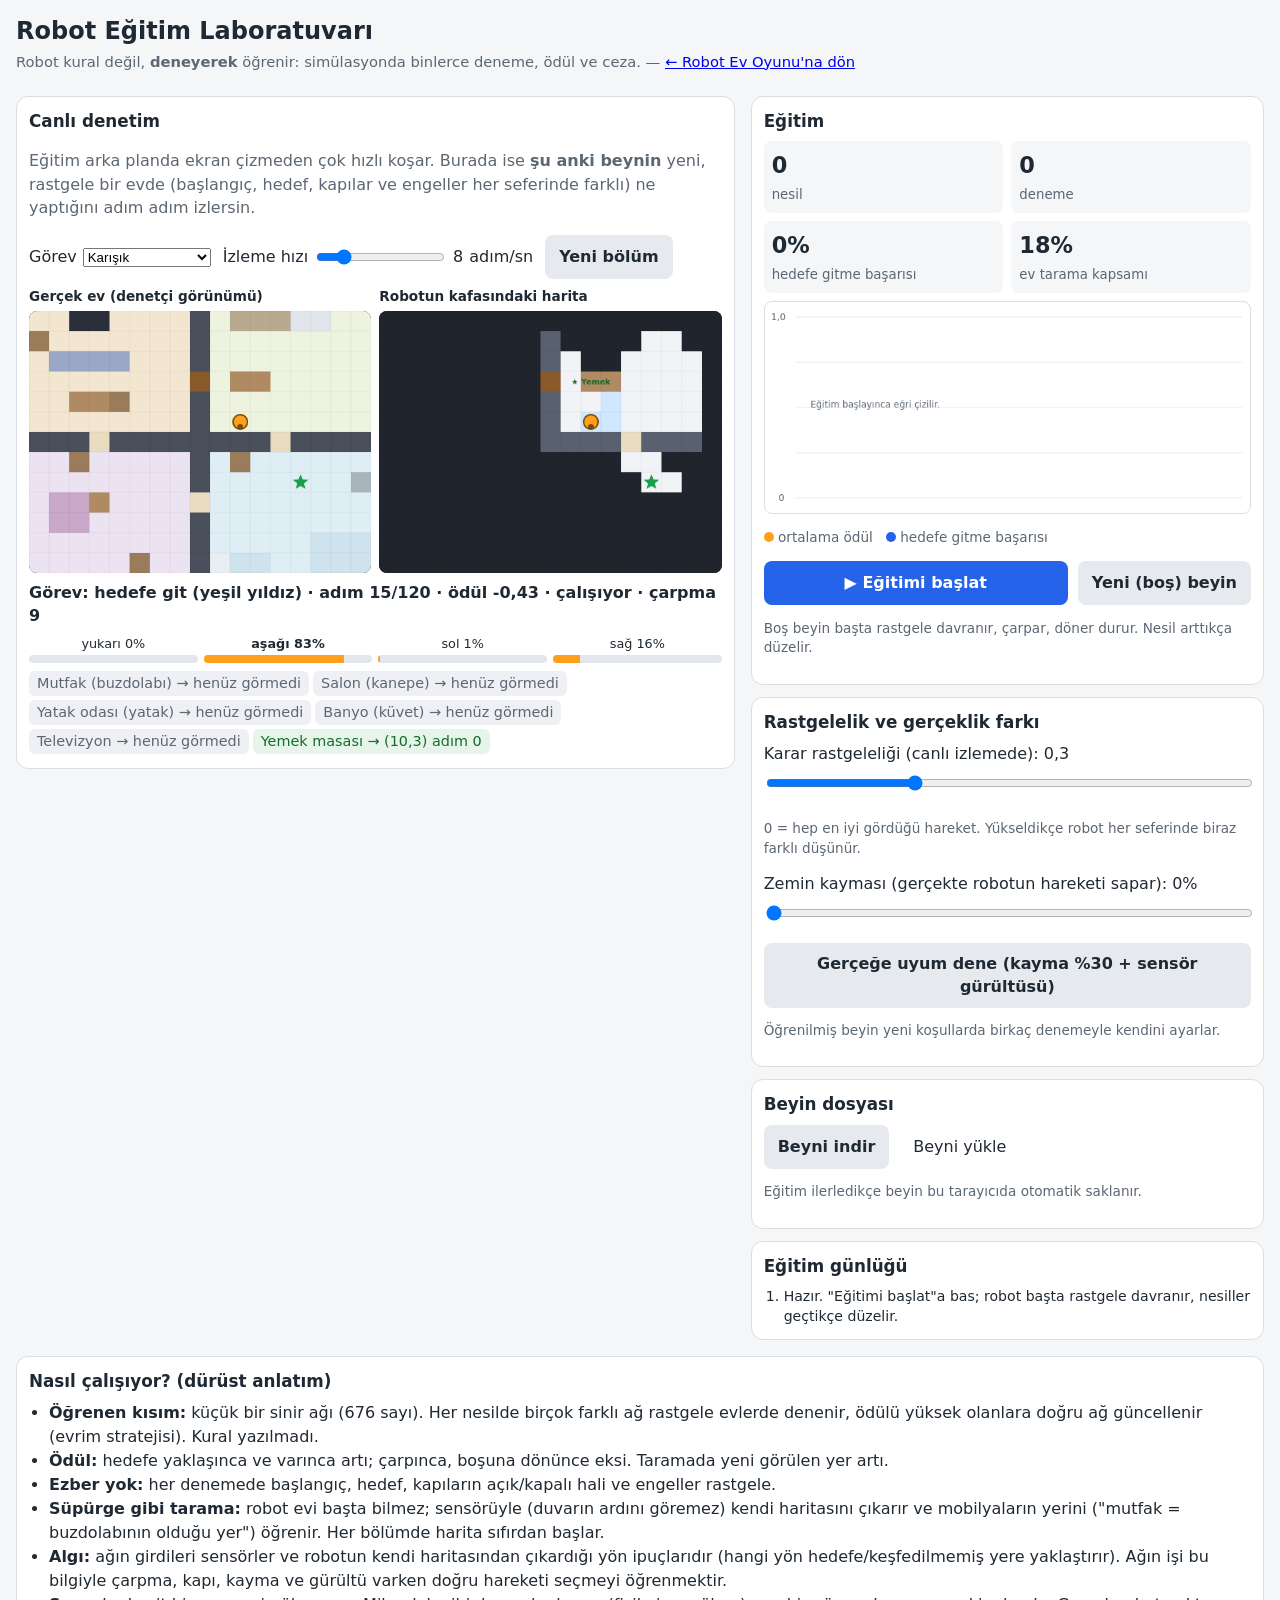
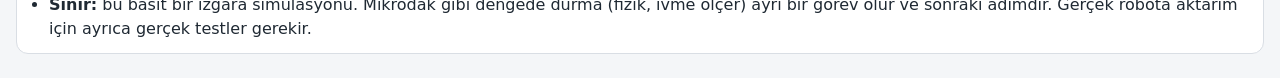
==== egitim.html @ 63fca553 "Robot Eğitim Laboratuvarı: pekiştirmeli öğrenme, süpürge tarama, canlı denetim Co-Authored-By: Claud" ====
<!DOCTYPE html>
<html lang="tr">
<head>
  <meta charset="utf-8">
  <meta name="viewport" content="width=device-width, initial-scale=1">
  <title>Robot Eğitim Laboratuvarı</title>
  <meta name="description" content="Robotun yapay zekâsı simülasyonda binlerce deneme yaparak öğrenir; canlı izleyip denetleyebilirsin.">
  <link rel="stylesheet" href="style.css">
  <link rel="stylesheet" href="egitim.css">
</head>
<body>
  <header class="ust">
    <h1>Robot Eğitim Laboratuvarı</h1>
    <p class="alt">Robot kural değil, <strong>deneyerek</strong> öğrenir: simülasyonda binlerce deneme, ödül ve ceza. —
      <a href="index.html">← Robot Ev Oyunu'na dön</a></p>
  </header>

  <main class="egitim-duzen">
    <section class="kart" aria-labelledby="denetimBaslik">
      <h2 id="denetimBaslik">Canlı denetim</h2>
      <p class="soluk">Eğitim arka planda ekran çizmeden çok hızlı koşar. Burada ise <strong>şu anki beynin</strong> yeni, rastgele
        bir evde (başlangıç, hedef, kapılar ve engeller her seferinde farklı) ne yaptığını adım adım izlersin.</p>
      <div class="canli-sira">
        <label>Görev
          <select id="canliMod">
            <option value="karisik">Karışık</option>
            <option value="git">Hedefe git</option>
            <option value="tara">Evi tara (süpürge)</option>
          </select>
        </label>
        <label>İzleme hızı <input id="canliHiz" type="range" min="1" max="40" value="8"> <output id="canliHizDeger">8</output> adım/sn</label>
        <button id="yeniBolum" class="ikincil" type="button">Yeni bölüm</button>
      </div>
      <div class="paneller">
        <figure><figcaption>Gerçek ev (denetçi görünümü)</figcaption><canvas id="gercekCv" aria-label="Gerçek ev"></canvas></figure>
        <figure><figcaption>Robotun kafasındaki harita</figcaption><canvas id="hafizaCv" aria-label="Robotun öğrendiği harita"></canvas></figure>
      </div>
      <div class="canli-bilgi" aria-live="off">
        <div id="canliOzet" class="ozet">Hazırlanıyor…</div>
        <div id="kararCubuk" class="karar" aria-label="Robotun kararı: yön olasılıkları"></div>
        <div id="yerListe" class="yerler"></div>
      </div>
    </section>

    <aside class="yan">
      <section class="kart" aria-labelledby="egitBaslik">
        <h2 id="egitBaslik">Eğitim</h2>
        <div class="sayac-sira">
          <div><span id="sNesil" class="buyuk">0</span><small>nesil</small></div>
          <div><span id="sDeneme" class="buyuk">0</span><small>deneme</small></div>
          <div><span id="sGit" class="buyuk">–</span><small>hedefe gitme başarısı</small></div>
          <div><span id="sTara" class="buyuk">–</span><small>ev tarama kapsamı</small></div>
        </div>
        <canvas id="egriCv" aria-label="Öğrenme eğrisi: ortalama ödül ve başarı"></canvas>
        <p class="soluk kucuk"><span class="nokta ndr"></span> ortalama ödül &nbsp; <span class="nokta nbs"></span> hedefe gitme başarısı</p>
        <div class="acil-sira">
          <button id="egitBtn" class="birincil" type="button">▶ Eğitimi başlat</button>
          <button id="sifirBtn" class="ikincil" type="button">Yeni (boş) beyin</button>
        </div>
        <p class="soluk kucuk">Boş beyin başta rastgele davranır, çarpar, döner durur. Nesil arttıkça düzelir.</p>
      </section>

      <section class="kart" aria-labelledby="ayarBaslik">
        <h2 id="ayarBaslik">Rastgelelik ve gerçeklik farkı</h2>
        <label class="ayar">Karar rastgeleliği (canlı izlemede): <output id="sicDeger">0,3</output>
          <input id="sicaklik" type="range" min="0" max="1" step="0.05" value="0.3"></label>
        <p class="soluk kucuk">0 = hep en iyi gördüğü hareket. Yükseldikçe robot her seferinde biraz farklı düşünür.</p>
        <label class="ayar">Zemin kayması (gerçekte robotun hareketi sapar): <output id="kaymaDeger">0</output>%
          <input id="kayma" type="range" min="0" max="40" step="1" value="0"></label>
        <button id="uyumBtn" class="ikincil" type="button">Gerçeğe uyum dene (kayma %30 + sensör gürültüsü)</button>
        <p id="uyumSonuc" class="soluk kucuk" role="status">Öğrenilmiş beyin yeni koşullarda birkaç denemeyle kendini ayarlar.</p>
      </section>

      <section class="kart" aria-labelledby="beyinBaslik">
        <h2 id="beyinBaslik">Beyin dosyası</h2>
        <div class="acil-sira">
          <button id="indirBtn" class="ikincil" type="button">Beyni indir</button>
          <label class="dosya-btn ikincil">Beyni yükle<input id="yukleGirdi" type="file" accept="application/json" hidden></label>
        </div>
        <p class="soluk kucuk">Eğitim ilerledikçe beyin bu tarayıcıda otomatik saklanır.</p>
      </section>

      <section class="kart" aria-labelledby="gunBaslik">
        <h2 id="gunBaslik">Eğitim günlüğü</h2>
        <ol id="gunluk" class="gunluk-liste"></ol>
      </section>
    </aside>

    <section class="kart tam" aria-labelledby="nasilBaslik">
      <h2 id="nasilBaslik">Nasıl çalışıyor? (dürüst anlatım)</h2>
      <ul class="nasil">
        <li><strong>Öğrenen kısım:</strong> küçük bir sinir ağı (<span id="paramSayi">–</span> sayı). Her nesilde birçok farklı ağ rastgele evlerde denenir, ödülü yüksek olanlara doğru ağ güncellenir (evrim stratejisi). Kural yazılmadı.</li>
        <li><strong>Ödül:</strong> hedefe yaklaşınca ve varınca artı; çarpınca, boşuna dönünce eksi. Taramada yeni görülen yer artı.</li>
        <li><strong>Ezber yok:</strong> her denemede başlangıç, hedef, kapıların açık/kapalı hali ve engeller rastgele.</li>
        <li><strong>Süpürge gibi tarama:</strong> robot evi başta bilmez; sensörüyle (duvarın ardını göremez) kendi haritasını çıkarır ve mobilyaların yerini ("mutfak = buzdolabının olduğu yer") öğrenir. Her bölümde harita sıfırdan başlar.</li>
        <li><strong>Algı:</strong> ağın girdileri sensörler ve robotun kendi haritasından çıkardığı yön ipuçlarıdır (hangi yön hedefe/keşfedilmemiş yere yaklaştırır). Ağın işi bu bilgiyle çarpma, kapı, kayma ve gürültü varken doğru hareketi seçmeyi öğrenmektir.</li>
        <li><strong>Sınır:</strong> bu basit bir ızgara simülasyonu. Mikrodak gibi dengede durma (fizik, ivme ölçer) ayrı bir görev olur ve sonraki adımdır. Gerçek robota aktarım için ayrıca gerçek testler gerekir.</li>
      </ul>
    </section>
  </main>

  <script src="js/sabitler.js"></script>
  <script src="js/yolbul.js"></script>
  <script src="js/dunya.js"></script>
  <script src="js/ogrenme.js"></script>
  <script src="js/egitim_arayuz.js"></script>
</body>
</html>
---- style.css ----
:root {
  --zemin: #f4f6f8;
  --kart: #ffffff;
  --yazi: #1f2933;
  --soluk: #5b6773;
  --cizgi: #d9dee4;
  --vurgu: #2563eb;
  --vurgu-yazi: #ffffff;
  --acil: #c40000;
  --basari: #1a7f37;
  --hata: #b42318;
}
* { box-sizing: border-box; }
body {
  margin: 0; background: var(--zemin); color: var(--yazi);
  font: 16px/1.45 system-ui, -apple-system, "Segoe UI", Roboto, sans-serif;
}
.gizli { position: absolute; left: -9999px; }
.ust { padding: 14px 16px 6px; max-width: 1280px; margin: 0 auto; }
.ust h1 { margin: 0; font-size: 1.5rem; }
.alt { margin: 2px 0 8px; color: var(--soluk); font-size: .92rem; }
.takim { margin: 0; padding: 8px 12px; background: #e8f0fe; border-radius: 8px; font-weight: 600; }

.duzen {
  display: grid; gap: 16px; padding: 10px 16px 16px; max-width: 1280px; margin: 0 auto;
  grid-template-columns: minmax(0, 1.25fr) minmax(300px, 1fr); align-items: start;
}
@media (max-width: 900px) {
  .duzen { grid-template-columns: 1fr; }
  /* Küçük ekranda acil durdur düğmesi hep ekranın altında görünür */
  .acil-sira { position: sticky; bottom: 0; background: var(--kart); padding: 8px 0; z-index: 5; }
}

.sahne-kutu, .kart {
  background: var(--kart); border: 1px solid var(--cizgi); border-radius: 12px; padding: 12px;
}
.yan { display: grid; gap: 12px; }
.kart h2 { margin: 0 0 8px; font-size: 1.05rem; }
.sahne-sarmal { width: 100%; }
#sahne { width: 100%; height: auto; aspect-ratio: 17 / 13; display: block; border-radius: 8px; cursor: pointer; background: #4a4f5c; }
.ipucu { margin: 8px 0; font-size: .85rem; color: var(--soluk); }

button {
  font: inherit; font-weight: 600; padding: 9px 14px; border-radius: 8px; border: 0; cursor: pointer;
  background: var(--vurgu); color: var(--vurgu-yazi); min-height: 44px;
}
button:disabled { opacity: .55; cursor: not-allowed; }
button.ikincil { background: #e6e9ed; color: var(--yazi); }
button.kucuk { min-height: 36px; padding: 6px 10px; font-size: .85rem; margin-top: 6px; }
button:focus-visible, input:focus-visible, summary:focus-visible { outline: 3px solid #f59e0b; outline-offset: 2px; }

.acil-sira { display: flex; gap: 10px; flex-wrap: wrap; align-items: center; }
.acil {
  background: var(--acil); color: #fff; flex: 1 1 220px; min-height: 56px; font-size: 1.15rem;
  letter-spacing: .04em; box-shadow: 0 3px 0 #7a0000;
}
.acil[aria-pressed="true"] { background: #7a0000; box-shadow: none; transform: translateY(2px); }
.acil-bilgi { margin: 10px 0 0; padding: 10px; border: 2px solid var(--acil); border-radius: 8px; color: var(--acil); font-weight: 700; }

#komutGirdi {
  width: 100%; font: inherit; padding: 10px 12px; border: 1px solid #aab4be; border-radius: 8px; min-height: 44px;
}
#komutGirdi:disabled { background: #eee; }
.dugme-sira { display: flex; gap: 8px; margin-top: 8px; flex-wrap: wrap; }
.dugme-sira button { flex: 1 1 130px; }
.ses-durum { margin: 8px 0 0; font-size: .9rem; color: var(--soluk); min-height: 1.2em; }
.ses-durum.hata { color: var(--hata); }
.oneriler { display: flex; flex-wrap: wrap; gap: 6px; margin-top: 8px; }
.oneriler button {
  background: #eef1f5; color: var(--yazi); font-weight: 500; font-size: .85rem; min-height: 36px; padding: 4px 10px;
}

.plan, .gunluk { margin: 0; padding-left: 22px; font-size: .9rem; }
.plan { max-height: 180px; overflow: auto; }
.plan li { padding: 2px 0; color: var(--soluk); }
.plan li code { font-size: .8rem; background: #eef1f5; padding: 1px 5px; border-radius: 4px; }
.plan li.calisiyor { color: var(--yazi); font-weight: 700; }
.plan li.tamam { color: var(--basari); }
.plan li.hata { color: var(--hata); font-weight: 700; }
.plan li.bos { list-style: none; margin-left: -22px; }
.gunluk { max-height: 240px; overflow: auto; }
.gunluk li { padding: 2px 0; }
.gunluk li.adim { font-weight: 700; margin-top: 4px; }
.gunluk li.basari { color: var(--basari); }
.gunluk li.hata { color: var(--hata); }

.ayar { margin-bottom: 12px; }
.ayar label { display: block; font-weight: 600; margin-bottom: 4px; }
.ayar input[type=range] { width: 100%; min-height: 32px; }
.not { margin: 4px 0 0; font-size: .85rem; color: var(--soluk); }
.grafik { width: 100%; height: auto; aspect-ratio: 520 / 210; display: block; }

details.kart summary { cursor: pointer; font-weight: 700; }
.tablo { width: 100%; border-collapse: collapse; font-size: .82rem; margin-top: 8px; }
.tablo th, .tablo td { text-align: left; padding: 4px 6px; border-bottom: 1px solid var(--cizgi); vertical-align: top; }
.beceri-liste { padding-left: 18px; font-size: .85rem; }
.beceri-liste code { background: #eef1f5; padding: 1px 5px; border-radius: 4px; }
.alt-bilgi { text-align: center; color: var(--soluk); font-size: .85rem; padding: 4px 16px 20px; }

.gorunum-sira { display: flex; gap: 6px; margin-bottom: 8px; flex-wrap: wrap; }
.gorunum { border: 1px solid var(--cizgi); background: var(--kart); border-radius: 8px; padding: 6px 12px; cursor: pointer; font: inherit; color: var(--yazi); }
.gorunum[aria-pressed="true"] { background: #ff9f1c; color: #3a2400; font-weight: 700; border-color: #c97a00; }
#sahne3d { display: block; border-radius: 8px; cursor: grab; touch-action: none; }
#sahne[hidden], #sahne3d[hidden], .gorunum[hidden] { display: none; }
---- egitim.css ----
.egitim-duzen { display: grid; gap: 16px; padding: 10px 16px 24px; max-width: 1280px; margin: 0 auto;
  grid-template-columns: minmax(0, 1.4fr) minmax(300px, 1fr); align-items: start; }
.egitim-duzen .tam { grid-column: 1 / -1; }
@media (max-width: 900px) { .egitim-duzen { grid-template-columns: 1fr; } }
.soluk { color: var(--soluk); }
.kucuk { font-size: .85rem; }
.canli-sira { display: flex; flex-wrap: wrap; gap: 12px; align-items: center; margin: 8px 0; }
.canli-sira label { display: flex; gap: 6px; align-items: center; }
.paneller { display: grid; grid-template-columns: 1fr 1fr; gap: 8px; }
@media (max-width: 600px) { .paneller { grid-template-columns: 1fr; } }
.paneller figure { margin: 0; }
.paneller figcaption { font-size: .85rem; font-weight: 600; margin-bottom: 4px; }
.paneller canvas, #egriCv { width: 100%; height: auto; display: block; border-radius: 8px; background: #20242c; }
#egriCv { aspect-ratio: 16 / 7; background: #fff; border: 1px solid var(--cizgi); }
.ozet { margin: 8px 0; font-weight: 600; }
.karar { display: grid; grid-template-columns: repeat(4, 1fr); gap: 6px; margin: 6px 0; }
.karar div { font-size: .8rem; text-align: center; }
.karar .cubuk { height: 8px; background: #e3e7ec; border-radius: 4px; overflow: hidden; margin-top: 2px; }
.karar .cubuk i { display: block; height: 100%; background: #ff9f1c; }
.karar .secili { font-weight: 700; }
.yerler { font-size: .9rem; margin-top: 6px; }
.yerler span.bulundu { display: inline-block; background: #e6f4ea; color: #146c2e; border-radius: 6px; padding: 2px 8px; margin: 2px 4px 2px 0; }
.yerler span.yok { display: inline-block; background: #eef0f3; color: #5b6773; border-radius: 6px; padding: 2px 8px; margin: 2px 4px 2px 0; }
.sayac-sira { display: grid; grid-template-columns: repeat(2, 1fr); gap: 8px; margin-bottom: 8px; }
.sayac-sira div { background: #f4f6f8; border-radius: 8px; padding: 8px; }
.sayac-sira .buyuk { display: block; font-size: 1.4rem; font-weight: 700; }
.sayac-sira small { color: var(--soluk); }
.nokta { display: inline-block; width: 10px; height: 10px; border-radius: 50%; }
.ndr { background: #ff9f1c; } .nbs { background: #2563eb; }
.birincil { background: #2563eb; color: #fff; border: 0; border-radius: 8px; padding: 10px 14px; font: inherit; font-weight: 600; cursor: pointer; flex: 1; }
.birincil[aria-pressed="true"] { background: #c97a00; }
.ayar { display: block; margin: 8px 0; }
.ayar input { width: 100%; }
.dosya-btn { display: inline-block; text-align: center; cursor: pointer; padding: 10px 14px; border-radius: 8px; }
.gunluk-liste { margin: 0; padding-left: 20px; max-height: 220px; overflow: auto; font-size: .88rem; }
.nasil { margin: 0; padding-left: 20px; line-height: 1.5; }
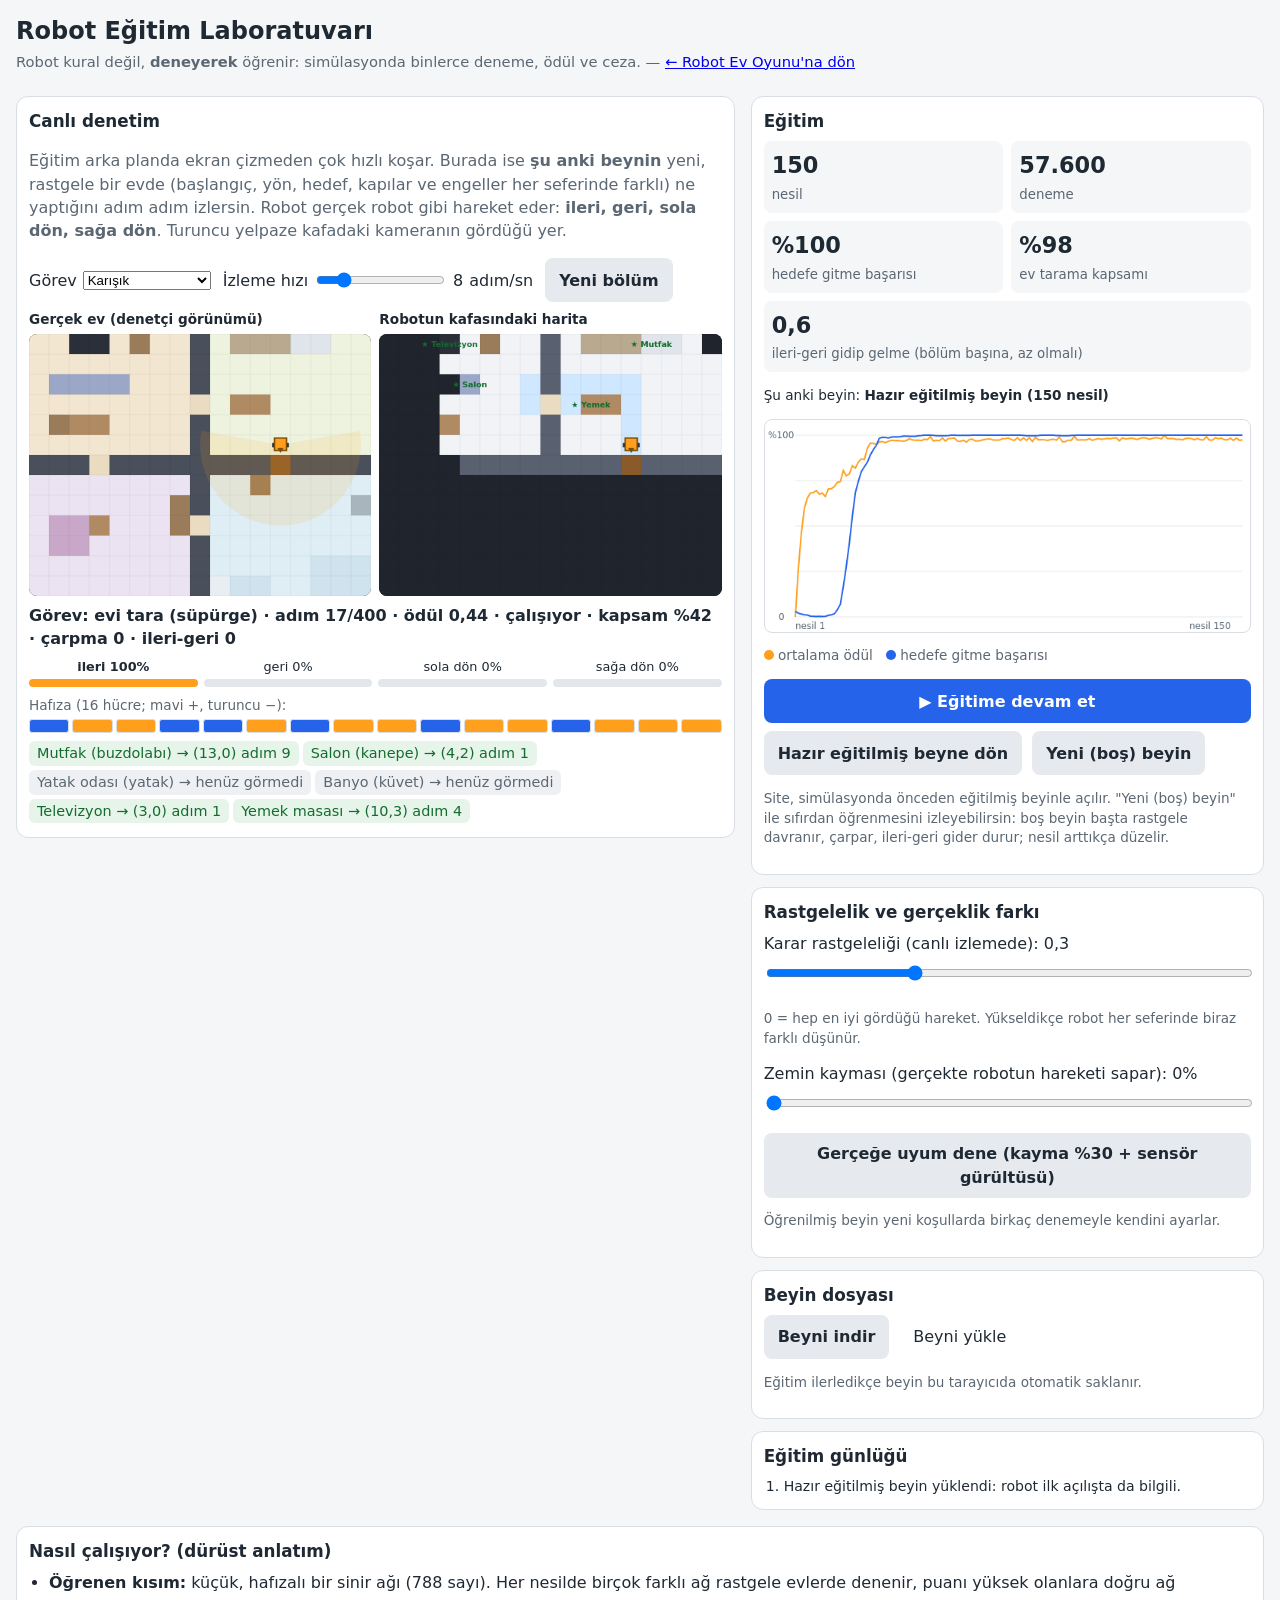
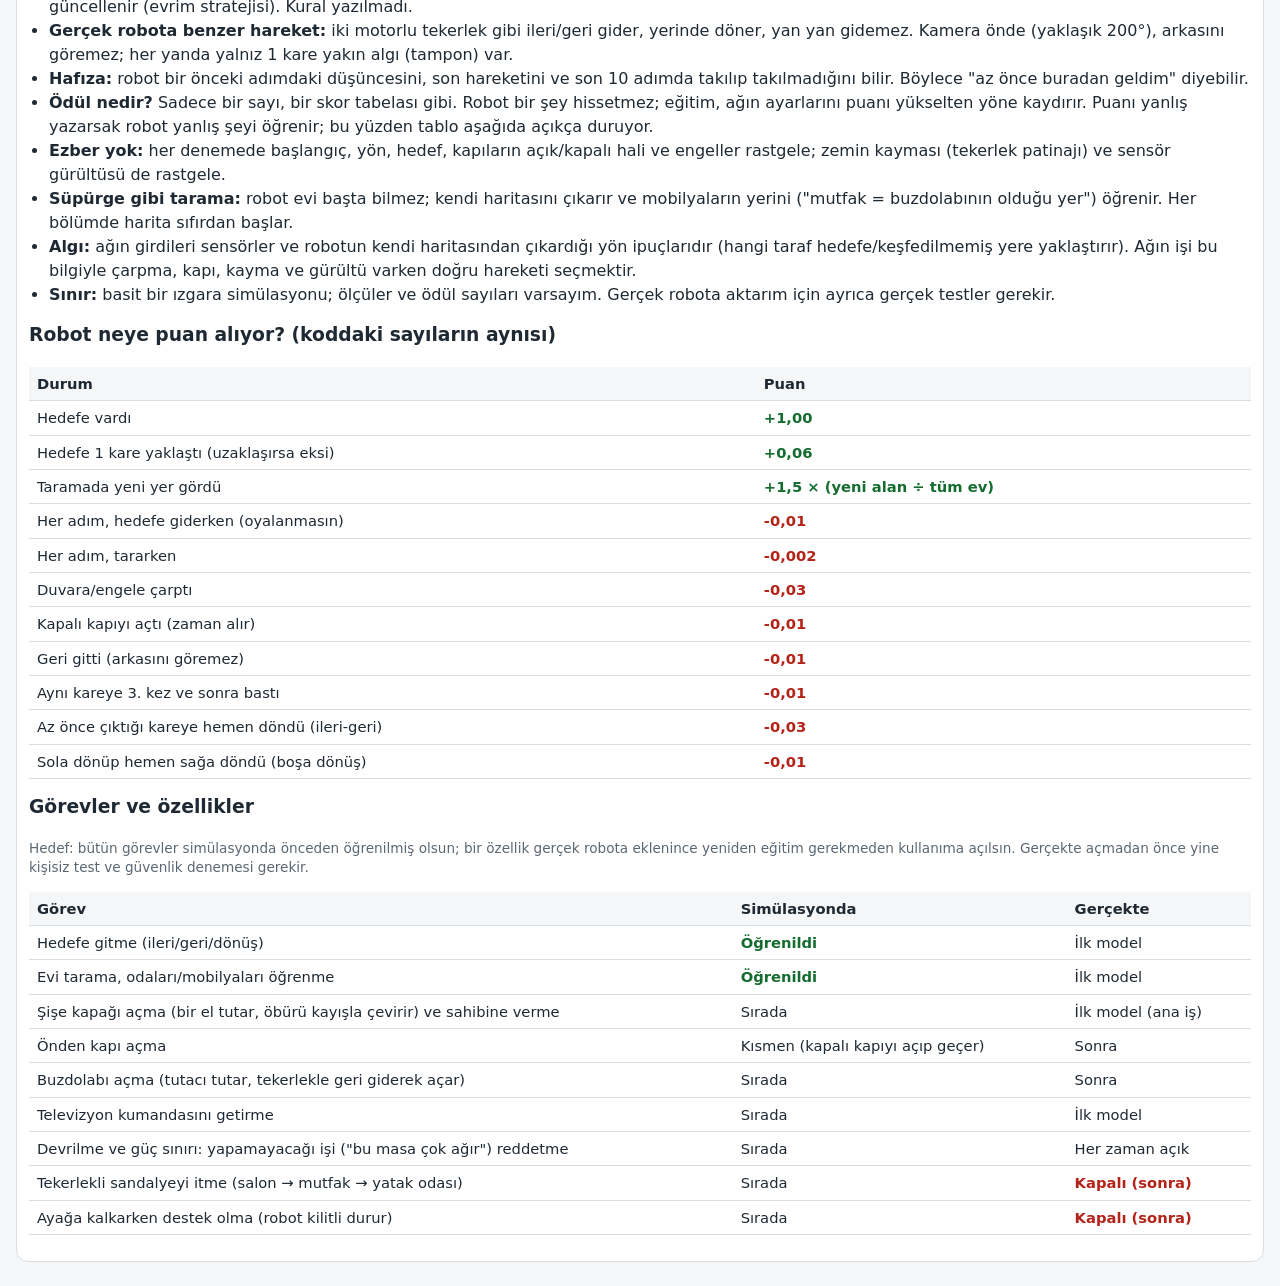
==== commit d9a02d15: "Eğitim Laboratuvarı s2: ileri/geri/dönüş hareketi, hafızalı beyin, hazır eğitilmiş beyin - Robot ger" ====
--- a/egitim.html
+++ b/egitim.html
@@ -19,7 +19,8 @@
     <section class="kart" aria-labelledby="denetimBaslik">
       <h2 id="denetimBaslik">Canlı denetim</h2>
       <p class="soluk">Eğitim arka planda ekran çizmeden çok hızlı koşar. Burada ise <strong>şu anki beynin</strong> yeni, rastgele
-        bir evde (başlangıç, hedef, kapılar ve engeller her seferinde farklı) ne yaptığını adım adım izlersin.</p>
+        bir evde (başlangıç, yön, hedef, kapılar ve engeller her seferinde farklı) ne yaptığını adım adım izlersin.
+        Robot gerçek robot gibi hareket eder: <strong>ileri, geri, sola dön, sağa dön</strong>. Turuncu yelpaze kafadaki kameranın gördüğü yer.</p>
       <div class="canli-sira">
         <label>Görev
           <select id="canliMod">
@@ -37,7 +38,9 @@
       </div>
       <div class="canli-bilgi" aria-live="off">
         <div id="canliOzet" class="ozet">Hazırlanıyor…</div>
-        <div id="kararCubuk" class="karar" aria-label="Robotun kararı: yön olasılıkları"></div>
+        <div id="kararCubuk" class="karar" aria-label="Robotun kararı: hareket olasılıkları"></div>
+        <div class="hafiza-sira"><span class="soluk kucuk">Hafıza (<span id="gizliSayi">16</span> hücre; mavi +, turuncu −):</span>
+          <div id="hafizaCubuk" class="hafiza" aria-label="Robotun kısa hafızası"></div></div>
         <div id="yerListe" class="yerler"></div>
       </div>
     </section>
@@ -50,14 +53,20 @@
           <div><span id="sDeneme" class="buyuk">0</span><small>deneme</small></div>
           <div><span id="sGit" class="buyuk">–</span><small>hedefe gitme başarısı</small></div>
           <div><span id="sTara" class="buyuk">–</span><small>ev tarama kapsamı</small></div>
+          <div class="genis"><span id="sSal" class="buyuk">–</span><small>ileri-geri gidip gelme (bölüm başına, az olmalı)</small></div>
         </div>
+        <p class="kucuk">Şu anki beyin: <strong id="kaynak">–</strong></p>
         <canvas id="egriCv" aria-label="Öğrenme eğrisi: ortalama ödül ve başarı"></canvas>
         <p class="soluk kucuk"><span class="nokta ndr"></span> ortalama ödül &nbsp; <span class="nokta nbs"></span> hedefe gitme başarısı</p>
         <div class="acil-sira">
-          <button id="egitBtn" class="birincil" type="button">▶ Eğitimi başlat</button>
+          <button id="egitBtn" class="birincil" type="button">▶ Eğitime devam et</button>
+        </div>
+        <div class="acil-sira">
+          <button id="hazirBtn" class="ikincil" type="button">Hazır eğitilmiş beyne dön</button>
           <button id="sifirBtn" class="ikincil" type="button">Yeni (boş) beyin</button>
         </div>
-        <p class="soluk kucuk">Boş beyin başta rastgele davranır, çarpar, döner durur. Nesil arttıkça düzelir.</p>
+        <p class="soluk kucuk">Site, simülasyonda önceden eğitilmiş beyinle açılır. "Yeni (boş) beyin" ile sıfırdan öğrenmesini izleyebilirsin:
+          boş beyin başta rastgele davranır, çarpar, ileri-geri gider durur; nesil arttıkça düzelir.</p>
       </section>
 
       <section class="kart" aria-labelledby="ayarBaslik">
@@ -89,13 +98,32 @@
     <section class="kart tam" aria-labelledby="nasilBaslik">
       <h2 id="nasilBaslik">Nasıl çalışıyor? (dürüst anlatım)</h2>
       <ul class="nasil">
-        <li><strong>Öğrenen kısım:</strong> küçük bir sinir ağı (<span id="paramSayi">–</span> sayı). Her nesilde birçok farklı ağ rastgele evlerde denenir, ödülü yüksek olanlara doğru ağ güncellenir (evrim stratejisi). Kural yazılmadı.</li>
-        <li><strong>Ödül:</strong> hedefe yaklaşınca ve varınca artı; çarpınca, boşuna dönünce eksi. Taramada yeni görülen yer artı.</li>
-        <li><strong>Ezber yok:</strong> her denemede başlangıç, hedef, kapıların açık/kapalı hali ve engeller rastgele.</li>
-        <li><strong>Süpürge gibi tarama:</strong> robot evi başta bilmez; sensörüyle (duvarın ardını göremez) kendi haritasını çıkarır ve mobilyaların yerini ("mutfak = buzdolabının olduğu yer") öğrenir. Her bölümde harita sıfırdan başlar.</li>
-        <li><strong>Algı:</strong> ağın girdileri sensörler ve robotun kendi haritasından çıkardığı yön ipuçlarıdır (hangi yön hedefe/keşfedilmemiş yere yaklaştırır). Ağın işi bu bilgiyle çarpma, kapı, kayma ve gürültü varken doğru hareketi seçmeyi öğrenmektir.</li>
-        <li><strong>Sınır:</strong> bu basit bir ızgara simülasyonu. Mikrodak gibi dengede durma (fizik, ivme ölçer) ayrı bir görev olur ve sonraki adımdır. Gerçek robota aktarım için ayrıca gerçek testler gerekir.</li>
+        <li><strong>Öğrenen kısım:</strong> küçük, hafızalı bir sinir ağı (<span id="paramSayi">–</span> sayı). Her nesilde birçok farklı ağ rastgele evlerde denenir, puanı yüksek olanlara doğru ağ güncellenir (evrim stratejisi). Kural yazılmadı.</li>
+        <li><strong>Gerçek robota benzer hareket:</strong> iki motorlu tekerlek gibi ileri/geri gider, yerinde döner, yan yan gidemez. Kamera önde (yaklaşık 200°), arkasını göremez; her yanda yalnız 1 kare yakın algı (tampon) var.</li>
+        <li><strong>Hafıza:</strong> robot bir önceki adımdaki düşüncesini, son hareketini ve son 10 adımda takılıp takılmadığını bilir. Böylece "az önce buradan geldim" diyebilir.</li>
+        <li><strong>Ödül nedir?</strong> Sadece bir sayı, bir skor tabelası gibi. Robot bir şey hissetmez; eğitim, ağın ayarlarını puanı yükselten yöne kaydırır. Puanı yanlış yazarsak robot yanlış şeyi öğrenir; bu yüzden tablo aşağıda açıkça duruyor.</li>
+        <li><strong>Ezber yok:</strong> her denemede başlangıç, yön, hedef, kapıların açık/kapalı hali ve engeller rastgele; zemin kayması (tekerlek patinajı) ve sensör gürültüsü de rastgele.</li>
+        <li><strong>Süpürge gibi tarama:</strong> robot evi başta bilmez; kendi haritasını çıkarır ve mobilyaların yerini ("mutfak = buzdolabının olduğu yer") öğrenir. Her bölümde harita sıfırdan başlar.</li>
+        <li><strong>Algı:</strong> ağın girdileri sensörler ve robotun kendi haritasından çıkardığı yön ipuçlarıdır (hangi taraf hedefe/keşfedilmemiş yere yaklaştırır). Ağın işi bu bilgiyle çarpma, kapı, kayma ve gürültü varken doğru hareketi seçmektir.</li>
+        <li><strong>Sınır:</strong> basit bir ızgara simülasyonu; ölçüler ve ödül sayıları varsayım. Gerçek robota aktarım için ayrıca gerçek testler gerekir.</li>
       </ul>
+
+      <h3>Robot neye puan alıyor? (koddaki sayıların aynısı)</h3>
+      <table class="tablo"><thead><tr><th>Durum</th><th>Puan</th></tr></thead><tbody id="odulTablo"></tbody></table>
+
+      <h3>Görevler ve özellikler</h3>
+      <p class="soluk kucuk">Hedef: bütün görevler simülasyonda önceden öğrenilmiş olsun; bir özellik gerçek robota eklenince yeniden eğitim gerekmeden kullanıma açılsın. Gerçekte açmadan önce yine kişisiz test ve güvenlik denemesi gerekir.</p>
+      <table class="tablo"><thead><tr><th>Görev</th><th>Simülasyonda</th><th>Gerçekte</th></tr></thead><tbody>
+        <tr><td>Hedefe gitme (ileri/geri/dönüş)</td><td class="arti">Öğrenildi</td><td>İlk model</td></tr>
+        <tr><td>Evi tarama, odaları/mobilyaları öğrenme</td><td class="arti">Öğrenildi</td><td>İlk model</td></tr>
+        <tr><td>Şişe kapağı açma (bir el tutar, öbürü kayışla çevirir) ve sahibine verme</td><td>Sırada</td><td>İlk model (ana iş)</td></tr>
+        <tr><td>Önden kapı açma</td><td>Kısmen (kapalı kapıyı açıp geçer)</td><td>Sonra</td></tr>
+        <tr><td>Buzdolabı açma (tutacı tutar, tekerlekle geri giderek açar)</td><td>Sırada</td><td>Sonra</td></tr>
+        <tr><td>Televizyon kumandasını getirme</td><td>Sırada</td><td>İlk model</td></tr>
+        <tr><td>Devrilme ve güç sınırı: yapamayacağı işi ("bu masa çok ağır") reddetme</td><td>Sırada</td><td>Her zaman açık</td></tr>
+        <tr><td>Tekerlekli sandalyeyi itme (salon → mutfak → yatak odası)</td><td>Sırada</td><td class="eksi">Kapalı (sonra)</td></tr>
+        <tr><td>Ayağa kalkarken destek olma (robot kilitli durur)</td><td>Sırada</td><td class="eksi">Kapalı (sonra)</td></tr>
+      </tbody></table>
     </section>
   </main>
 
@@ -103,6 +131,7 @@
   <script src="js/yolbul.js"></script>
   <script src="js/dunya.js"></script>
   <script src="js/ogrenme.js"></script>
+  <script src="js/hazir_beyin.js"></script>
   <script src="js/egitim_arayuz.js"></script>
 </body>
 </html>
--- a/egitim.css
+++ b/egitim.css
@@ -34,3 +34,15 @@
 .dosya-btn { display: inline-block; text-align: center; cursor: pointer; padding: 10px 14px; border-radius: 8px; }
 .gunluk-liste { margin: 0; padding-left: 20px; max-height: 220px; overflow: auto; font-size: .88rem; }
 .nasil { margin: 0; padding-left: 20px; line-height: 1.5; }
+.sayac-sira .genis { grid-column: 1 / -1; }
+.hafiza-sira { margin: 6px 0; }
+.hafiza { display: grid; grid-template-columns: repeat(16, 1fr); gap: 3px; margin-top: 3px; }
+.hafiza span { height: 14px; border-radius: 3px; border: 1px solid var(--cizgi); }
+.acil-sira + .acil-sira { margin-top: 8px; }
+.tablo { width: 100%; border-collapse: collapse; font-size: .92rem; margin: 6px 0 14px; }
+.tablo th, .tablo td { text-align: left; padding: 6px 8px; border-bottom: 1px solid var(--cizgi); vertical-align: top; }
+.tablo th { background: #f4f6f8; }
+.tablo td.arti { color: #146c2e; font-weight: 600; }
+.tablo td.eksi { color: #b42318; font-weight: 600; }
+.nasil + h3, .tablo + h3 { margin-top: 14px; }
+.egitim-duzen .acil-sira { position: static; padding: 0; }
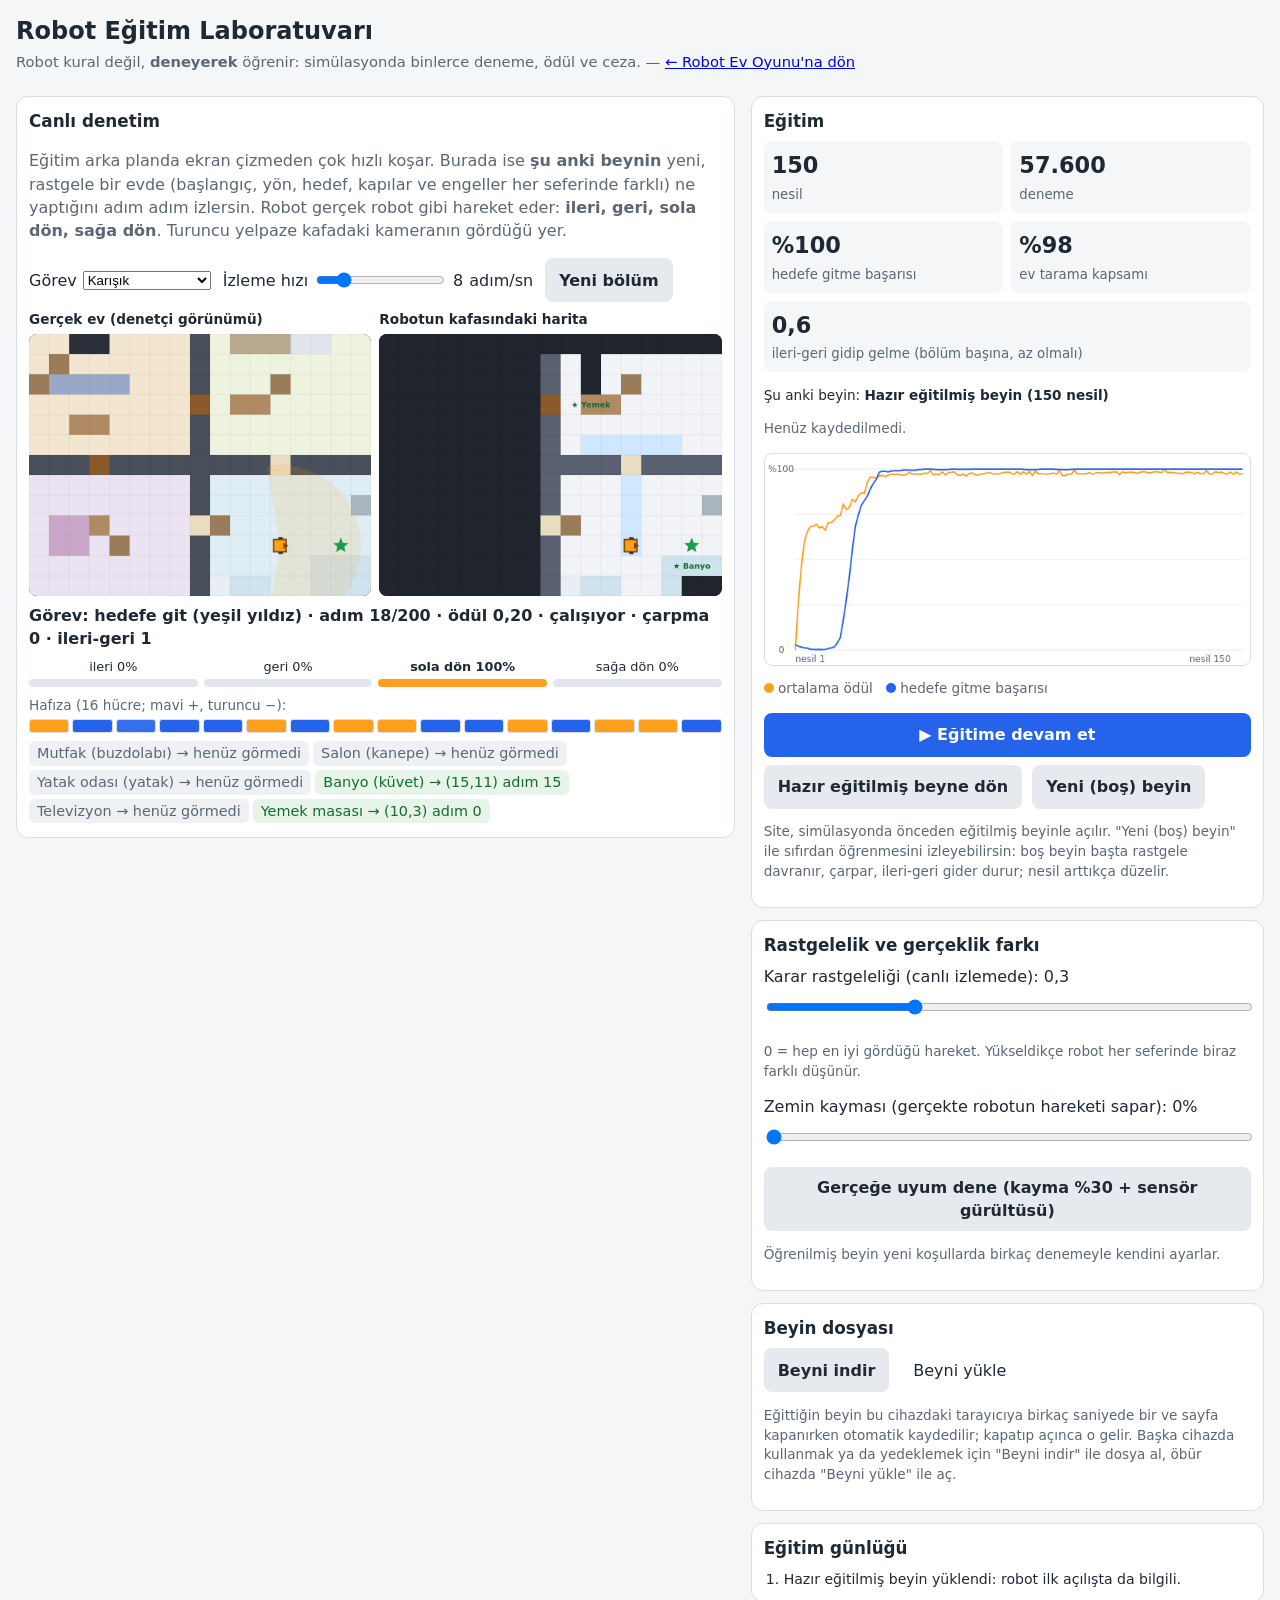
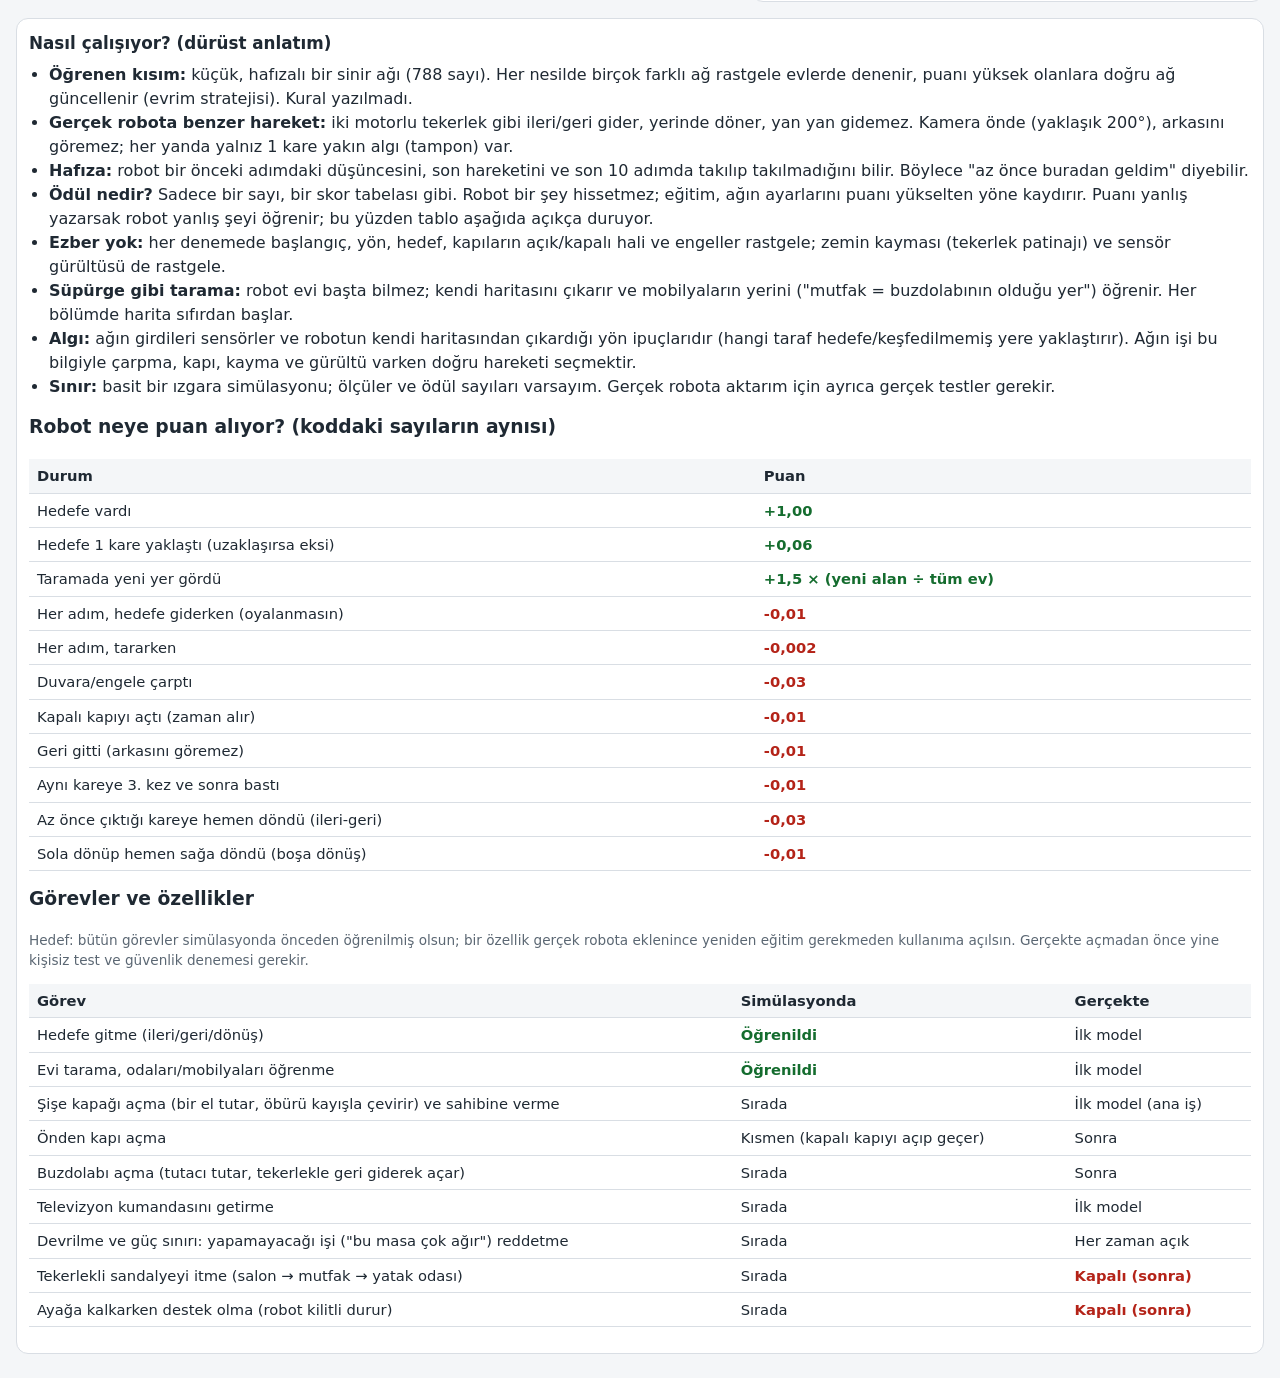
==== commit f28673ee: "Eğittiğin beyin kapatıp açınca geri gelir - Beyin birkaç saniyede bir, sekme gizlenince ve sayfa kap" ====
--- a/egitim.html
+++ b/egitim.html
@@ -56,6 +56,7 @@
           <div class="genis"><span id="sSal" class="buyuk">–</span><small>ileri-geri gidip gelme (bölüm başına, az olmalı)</small></div>
         </div>
         <p class="kucuk">Şu anki beyin: <strong id="kaynak">–</strong></p>
+        <p id="kayitDurum" class="kucuk soluk" role="status">Henüz kaydedilmedi.</p>
         <canvas id="egriCv" aria-label="Öğrenme eğrisi: ortalama ödül ve başarı"></canvas>
         <p class="soluk kucuk"><span class="nokta ndr"></span> ortalama ödül &nbsp; <span class="nokta nbs"></span> hedefe gitme başarısı</p>
         <div class="acil-sira">
@@ -86,7 +87,8 @@
           <button id="indirBtn" class="ikincil" type="button">Beyni indir</button>
           <label class="dosya-btn ikincil">Beyni yükle<input id="yukleGirdi" type="file" accept="application/json" hidden></label>
         </div>
-        <p class="soluk kucuk">Eğitim ilerledikçe beyin bu tarayıcıda otomatik saklanır.</p>
+        <p class="soluk kucuk">Eğittiğin beyin bu cihazdaki tarayıcıya birkaç saniyede bir ve sayfa kapanırken otomatik kaydedilir; kapatıp açınca o gelir.
+          Başka cihazda kullanmak ya da yedeklemek için "Beyni indir" ile dosya al, öbür cihazda "Beyni yükle" ile aç.</p>
       </section>
 
       <section class="kart" aria-labelledby="gunBaslik">
--- a/egitim.css
+++ b/egitim.css
@@ -46,3 +46,4 @@
 .tablo td.eksi { color: #b42318; font-weight: 600; }
 .nasil + h3, .tablo + h3 { margin-top: 14px; }
 .egitim-duzen .acil-sira { position: static; padding: 0; }
+.uyari { color: #b42318; font-weight: 600; }
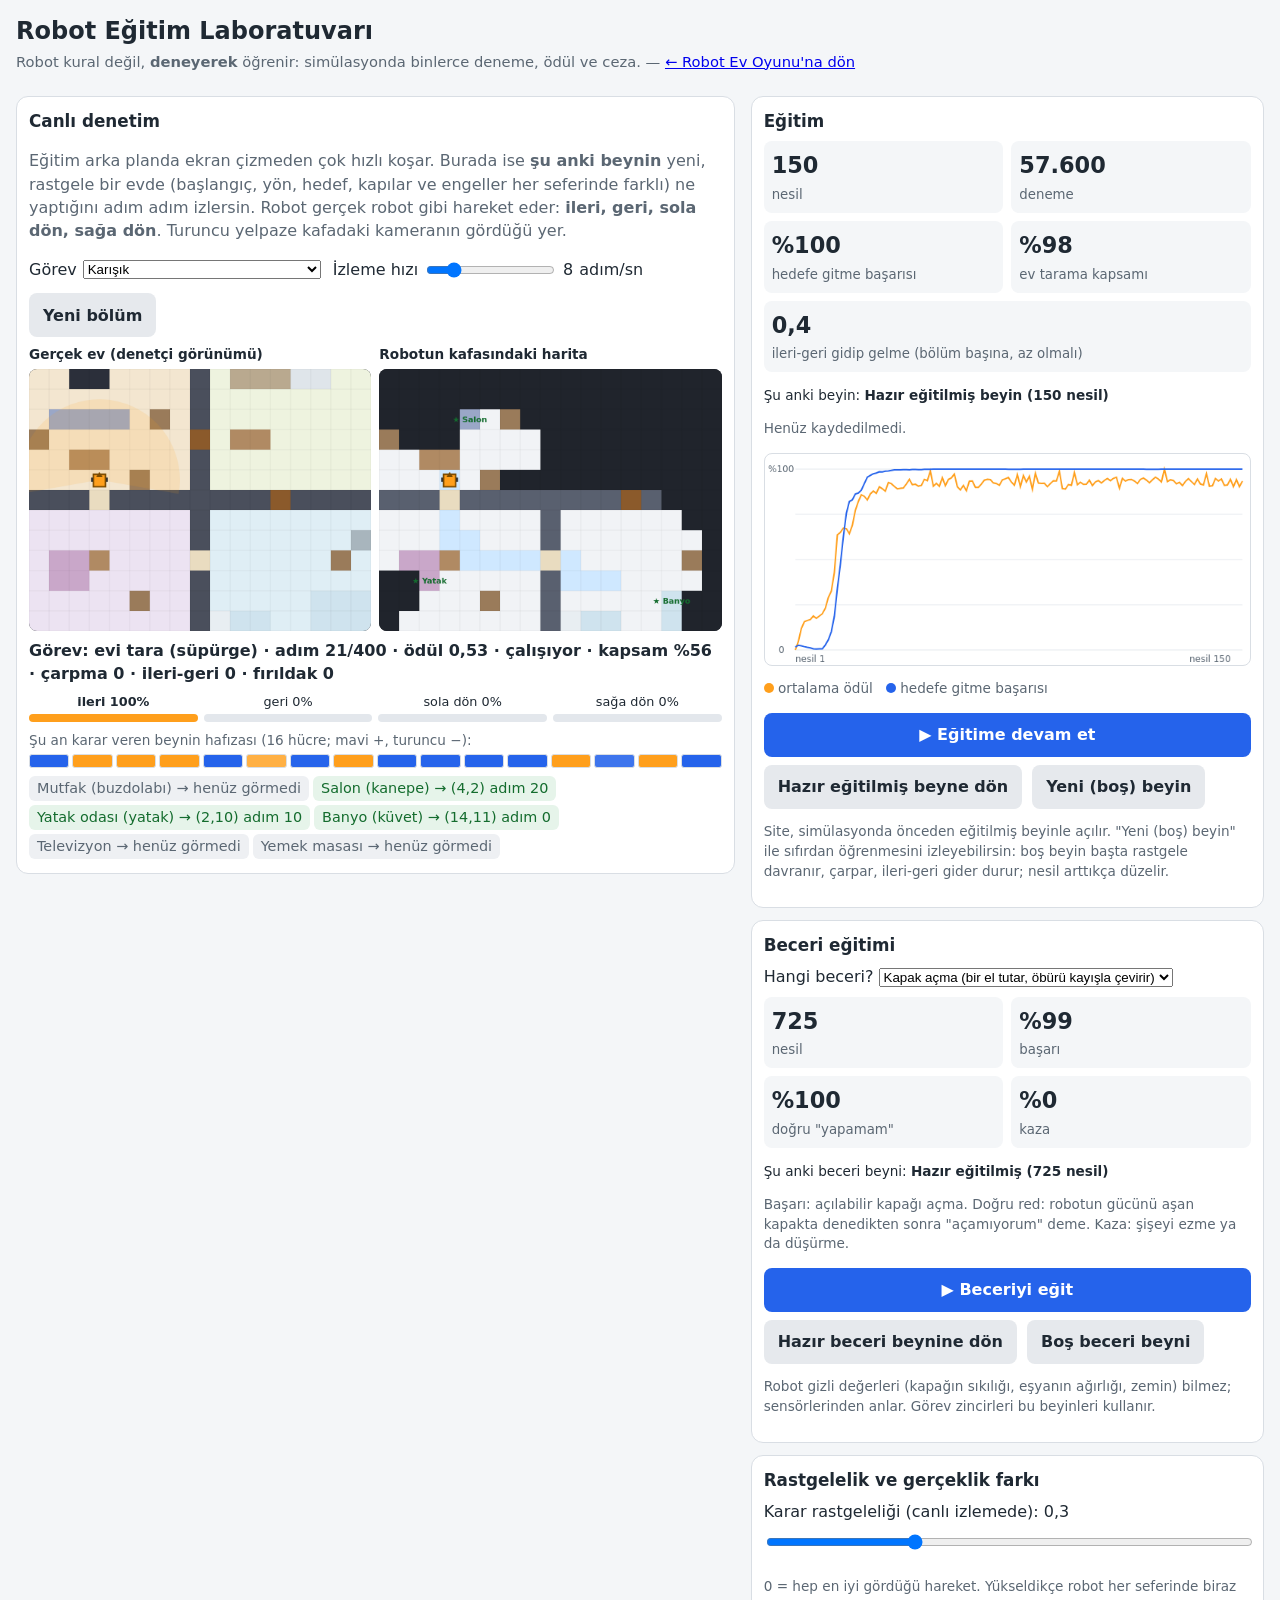
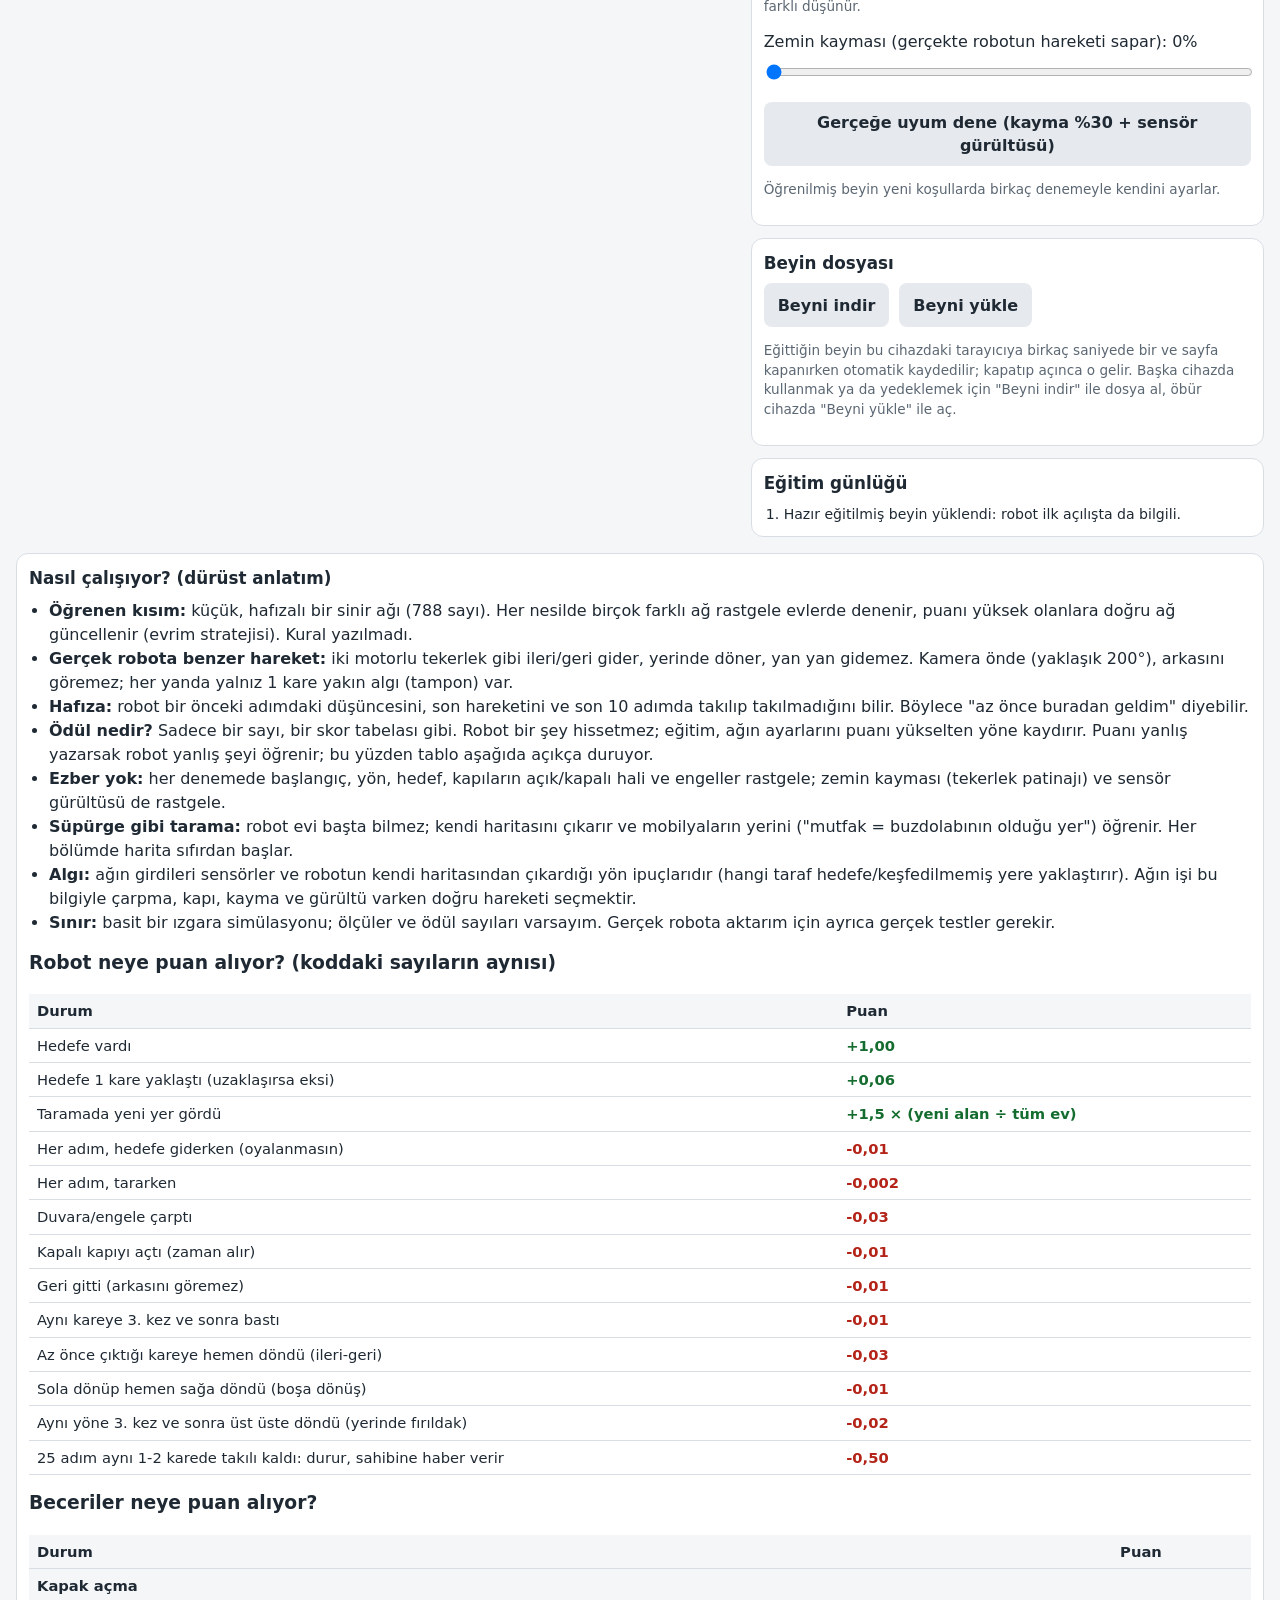
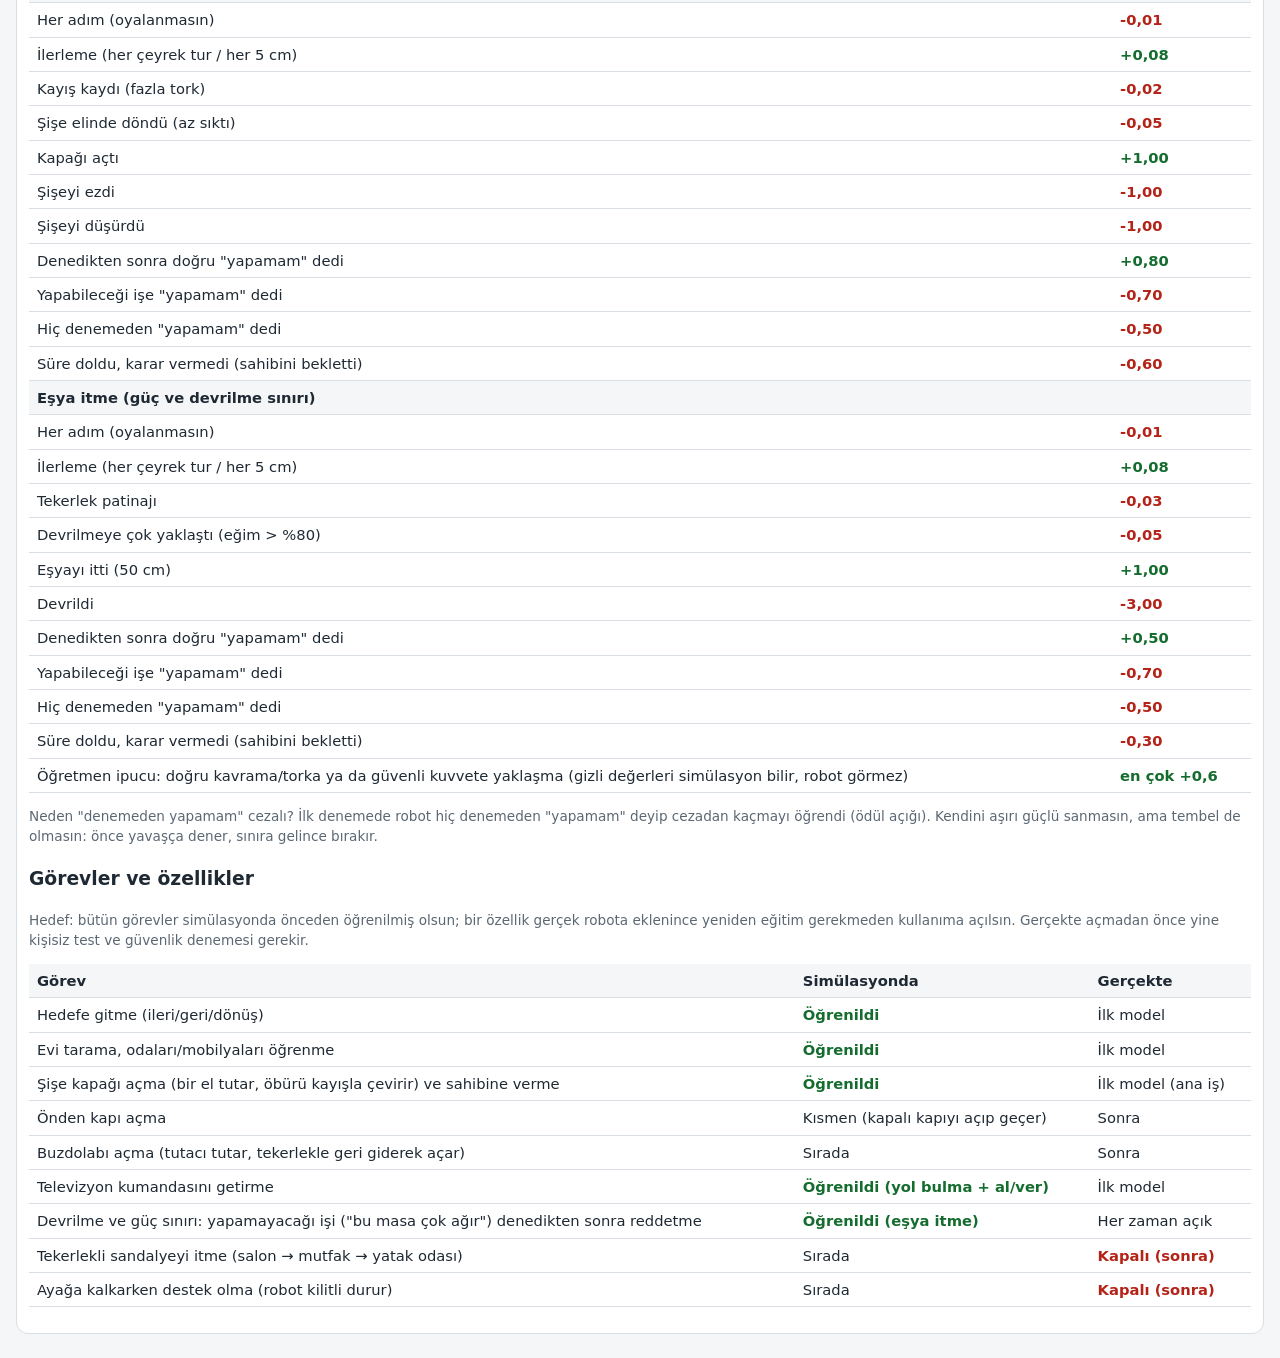
==== commit 9cec2b6c: "Beceriler: kapak açma ve eşya itme (güç/devrilme sınırı), görev zincirleri - js/beceri.js: her becer" ====
--- a/egitim.html
+++ b/egitim.html
@@ -27,6 +27,9 @@
             <option value="karisik">Karışık</option>
             <option value="git">Hedefe git</option>
             <option value="tara">Evi tara (süpürge)</option>
+            <option value="kumanda">Görev: Kumandayı getir</option>
+            <option value="sise">Görev: Şişeyi aç ve getir</option>
+            <option value="itme">Görev: Eşyayı it (güç/devrilme sınırı)</option>
           </select>
         </label>
         <label>İzleme hızı <input id="canliHiz" type="range" min="1" max="40" value="8"> <output id="canliHizDeger">8</output> adım/sn</label>
@@ -38,8 +41,15 @@
       </div>
       <div class="canli-bilgi" aria-live="off">
         <div id="canliOzet" class="ozet">Hazırlanıyor…</div>
+        <ol id="gorevAdim" class="gorev-adim" aria-label="Görevin aşamaları"></ol>
+        <section id="beceriPanel" class="beceri-panel" hidden aria-label="Beceri paneli">
+          <h3 id="beceriBaslik">Beceri</h3>
+          <div id="beceriOlcum" class="beceri-olcum"></div>
+          <p id="beceriSonuc" class="ozet"></p>
+          <p id="beceriGizli" class="soluk kucuk"></p>
+        </section>
         <div id="kararCubuk" class="karar" aria-label="Robotun kararı: hareket olasılıkları"></div>
-        <div class="hafiza-sira"><span class="soluk kucuk">Hafıza (<span id="gizliSayi">16</span> hücre; mavi +, turuncu −):</span>
+        <div class="hafiza-sira"><span class="soluk kucuk">Şu an karar veren beynin hafızası (<span id="gizliSayi">16</span> hücre; mavi +, turuncu −):</span>
           <div id="hafizaCubuk" class="hafiza" aria-label="Robotun kısa hafızası"></div></div>
         <div id="yerListe" class="yerler"></div>
       </div>
@@ -68,6 +78,29 @@
         </div>
         <p class="soluk kucuk">Site, simülasyonda önceden eğitilmiş beyinle açılır. "Yeni (boş) beyin" ile sıfırdan öğrenmesini izleyebilirsin:
           boş beyin başta rastgele davranır, çarpar, ileri-geri gider durur; nesil arttıkça düzelir.</p>
+      </section>
+
+      <section class="kart" aria-labelledby="beceriEgitBaslik">
+        <h2 id="beceriEgitBaslik">Beceri eğitimi</h2>
+        <label class="ayar">Hangi beceri?
+          <select id="beceriSec">
+            <option value="kapak">Kapak açma (bir el tutar, öbürü kayışla çevirir)</option>
+            <option value="itme">Eşya itme (güç ve devrilme sınırı)</option>
+          </select></label>
+        <div class="sayac-sira">
+          <div><span id="bNesil" class="buyuk">0</span><small>nesil</small></div>
+          <div><span id="bBasari" class="buyuk">–</span><small>başarı</small></div>
+          <div><span id="bRed" class="buyuk">–</span><small>doğru "yapamam"</small></div>
+          <div><span id="bKaza" class="buyuk">–</span><small>kaza</small></div>
+        </div>
+        <p class="kucuk">Şu anki beceri beyni: <strong id="bKaynak">–</strong></p>
+        <p id="bAciklama" class="soluk kucuk"></p>
+        <div class="acil-sira"><button id="bEgitBtn" class="birincil" type="button">▶ Beceriyi eğit</button></div>
+        <div class="acil-sira">
+          <button id="bHazirBtn" class="ikincil" type="button">Hazır beceri beynine dön</button>
+          <button id="bSifirBtn" class="ikincil" type="button">Boş beceri beyni</button>
+        </div>
+        <p class="soluk kucuk">Robot gizli değerleri (kapağın sıkılığı, eşyanın ağırlığı, zemin) bilmez; sensörlerinden anlar. Görev zincirleri bu beyinleri kullanır.</p>
       </section>
 
       <section class="kart" aria-labelledby="ayarBaslik">
@@ -113,16 +146,20 @@
       <h3>Robot neye puan alıyor? (koddaki sayıların aynısı)</h3>
       <table class="tablo"><thead><tr><th>Durum</th><th>Puan</th></tr></thead><tbody id="odulTablo"></tbody></table>
 
+      <h3>Beceriler neye puan alıyor?</h3>
+      <table class="tablo"><thead><tr><th>Durum</th><th>Puan</th></tr></thead><tbody id="beceriOdulTablo"></tbody></table>
+      <p class="soluk kucuk">Neden "denemeden yapamam" cezalı? İlk denemede robot hiç denemeden "yapamam" deyip cezadan kaçmayı öğrendi (ödül açığı). Kendini aşırı güçlü sanmasın, ama tembel de olmasın: önce yavaşça dener, sınıra gelince bırakır.</p>
+
       <h3>Görevler ve özellikler</h3>
       <p class="soluk kucuk">Hedef: bütün görevler simülasyonda önceden öğrenilmiş olsun; bir özellik gerçek robota eklenince yeniden eğitim gerekmeden kullanıma açılsın. Gerçekte açmadan önce yine kişisiz test ve güvenlik denemesi gerekir.</p>
       <table class="tablo"><thead><tr><th>Görev</th><th>Simülasyonda</th><th>Gerçekte</th></tr></thead><tbody>
         <tr><td>Hedefe gitme (ileri/geri/dönüş)</td><td class="arti">Öğrenildi</td><td>İlk model</td></tr>
         <tr><td>Evi tarama, odaları/mobilyaları öğrenme</td><td class="arti">Öğrenildi</td><td>İlk model</td></tr>
-        <tr><td>Şişe kapağı açma (bir el tutar, öbürü kayışla çevirir) ve sahibine verme</td><td>Sırada</td><td>İlk model (ana iş)</td></tr>
+        <tr><td>Şişe kapağı açma (bir el tutar, öbürü kayışla çevirir) ve sahibine verme</td><td class="arti">Öğrenildi</td><td>İlk model (ana iş)</td></tr>
         <tr><td>Önden kapı açma</td><td>Kısmen (kapalı kapıyı açıp geçer)</td><td>Sonra</td></tr>
         <tr><td>Buzdolabı açma (tutacı tutar, tekerlekle geri giderek açar)</td><td>Sırada</td><td>Sonra</td></tr>
-        <tr><td>Televizyon kumandasını getirme</td><td>Sırada</td><td>İlk model</td></tr>
-        <tr><td>Devrilme ve güç sınırı: yapamayacağı işi ("bu masa çok ağır") reddetme</td><td>Sırada</td><td>Her zaman açık</td></tr>
+        <tr><td>Televizyon kumandasını getirme</td><td class="arti">Öğrenildi (yol bulma + al/ver)</td><td>İlk model</td></tr>
+        <tr><td>Devrilme ve güç sınırı: yapamayacağı işi ("bu masa çok ağır") denedikten sonra reddetme</td><td class="arti">Öğrenildi (eşya itme)</td><td>Her zaman açık</td></tr>
         <tr><td>Tekerlekli sandalyeyi itme (salon → mutfak → yatak odası)</td><td>Sırada</td><td class="eksi">Kapalı (sonra)</td></tr>
         <tr><td>Ayağa kalkarken destek olma (robot kilitli durur)</td><td>Sırada</td><td class="eksi">Kapalı (sonra)</td></tr>
       </tbody></table>
@@ -134,6 +171,8 @@
   <script src="js/dunya.js"></script>
   <script src="js/ogrenme.js"></script>
   <script src="js/hazir_beyin.js"></script>
+  <script src="js/beceri.js"></script>
+  <script src="js/hazir_beceri.js"></script>
   <script src="js/egitim_arayuz.js"></script>
 </body>
 </html>
--- a/egitim.css
+++ b/egitim.css
@@ -31,7 +31,8 @@
 .birincil[aria-pressed="true"] { background: #c97a00; }
 .ayar { display: block; margin: 8px 0; }
 .ayar input { width: 100%; }
-.dosya-btn { display: inline-block; text-align: center; cursor: pointer; padding: 10px 14px; border-radius: 8px; }
+.dosya-btn { display: inline-flex; align-items: center; justify-content: center; text-align: center; cursor: pointer; padding: 10px 14px; border-radius: 8px; background: #e6e9ed; color: var(--yazi); font-weight: 600; min-height: 44px; }
+.dosya-btn:focus-within { outline: 3px solid #f59e0b; outline-offset: 2px; }
 .gunluk-liste { margin: 0; padding-left: 20px; max-height: 220px; overflow: auto; font-size: .88rem; }
 .nasil { margin: 0; padding-left: 20px; line-height: 1.5; }
 .sayac-sira .genis { grid-column: 1 / -1; }
@@ -47,3 +48,17 @@
 .nasil + h3, .tablo + h3 { margin-top: 14px; }
 .egitim-duzen .acil-sira { position: static; padding: 0; }
 .uyari { color: #b42318; font-weight: 600; }
+.gorev-adim { list-style: none; padding: 0; margin: 4px 0 8px; font-size: .9rem; }
+.gorev-adim li { padding: 2px 0; }
+.gorev-adim li.simdi { font-weight: 700; color: #1d4ed8; }
+.gorev-adim li.mesaj { color: #374151; padding-left: 8px; }
+.gorev-adim li.mesaj.iyi { color: #146c2e; }
+.gorev-adim li.mesaj.kotu { color: #b42318; font-weight: 600; }
+.beceri-panel { border: 1px solid var(--cizgi); border-radius: 10px; padding: 10px; margin: 8px 0; background: #fbfbfc; }
+.beceri-panel h3 { margin: 0 0 6px; font-size: 1rem; }
+.beceri-olcum .olcum { display: grid; grid-template-columns: minmax(0, 1.4fr) 1fr auto; gap: 8px; align-items: center; font-size: .88rem; margin: 3px 0; }
+.beceri-olcum .cubuk { height: 10px; background: #e3e7ec; border-radius: 5px; overflow: hidden; }
+.beceri-olcum .cubuk i { display: block; height: 100%; background: #2563eb; }
+.beceri-olcum .olcum.uyari .cubuk i { background: #dc2626; }
+.beceri-olcum .olcum.uyari span:first-child { color: #b42318; font-weight: 600; }
+.beceri-olcum .olcum.iyi .cubuk i { background: #16a34a; }
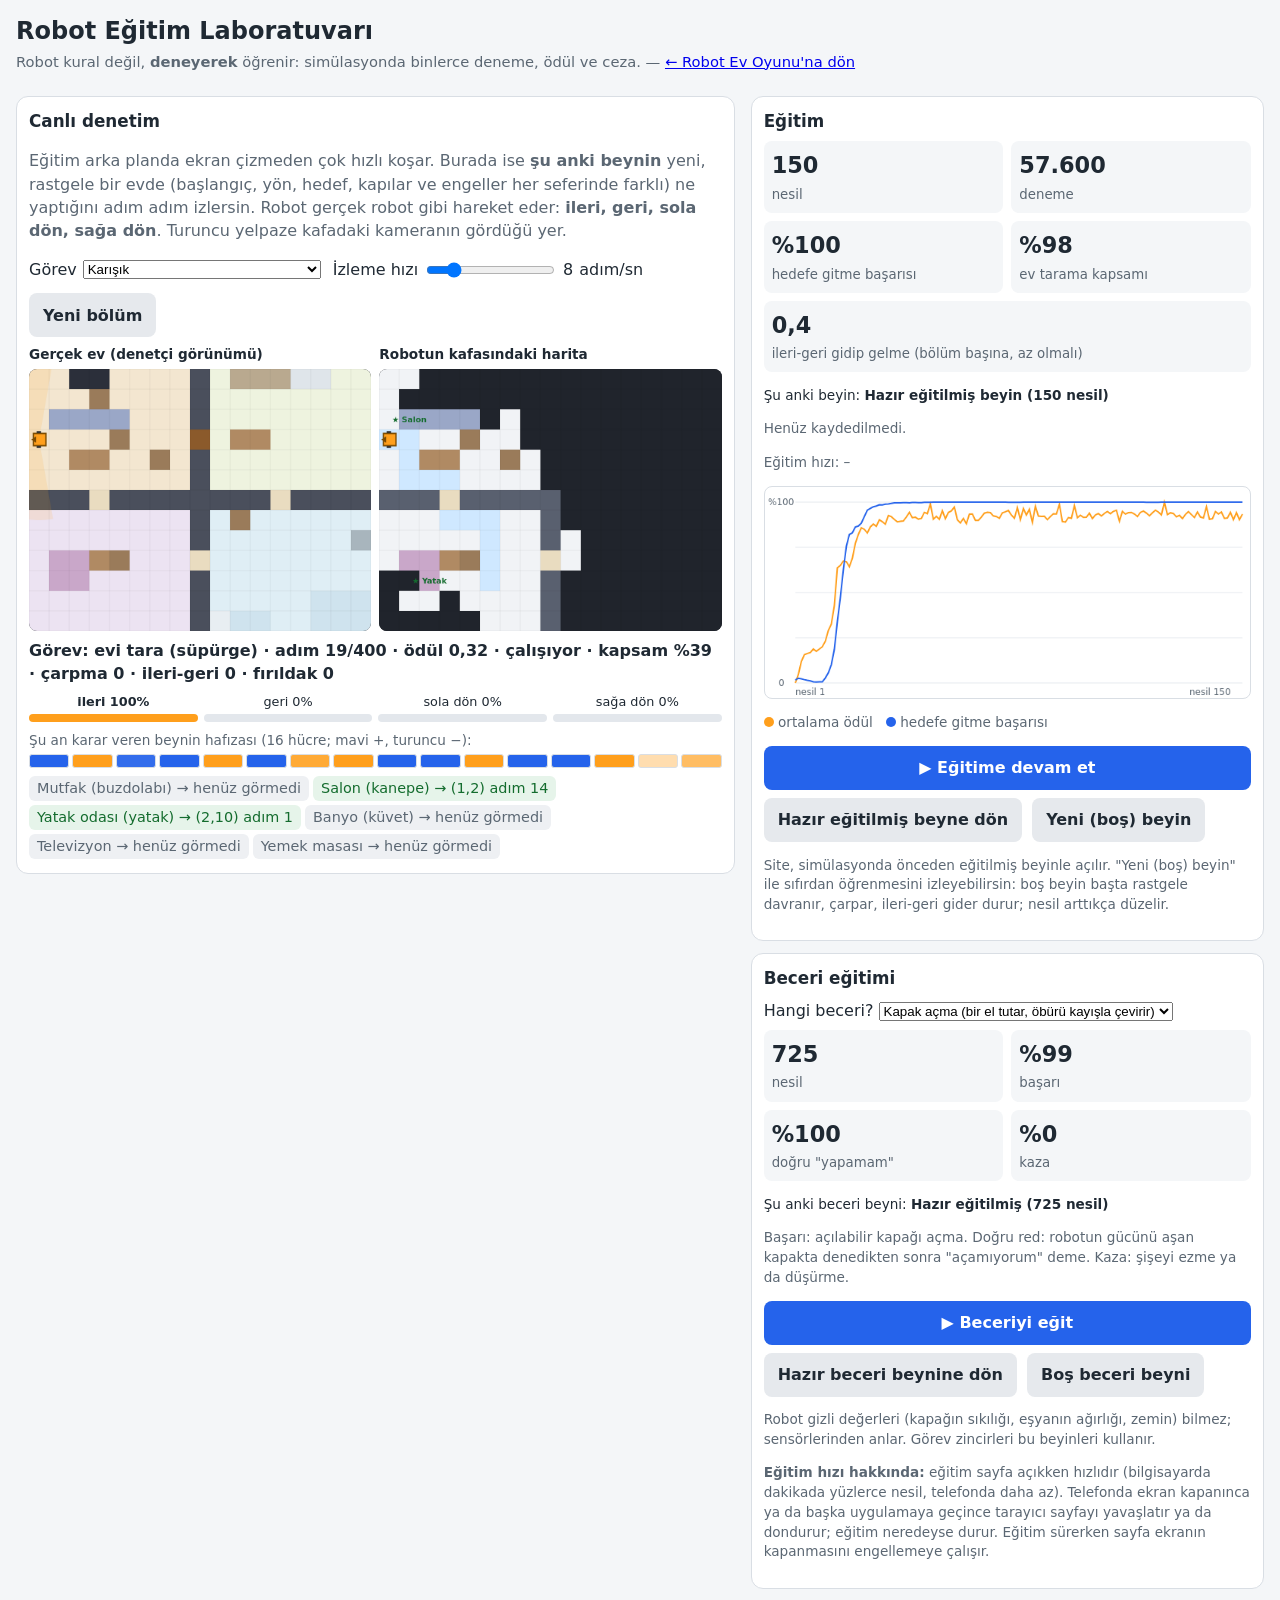
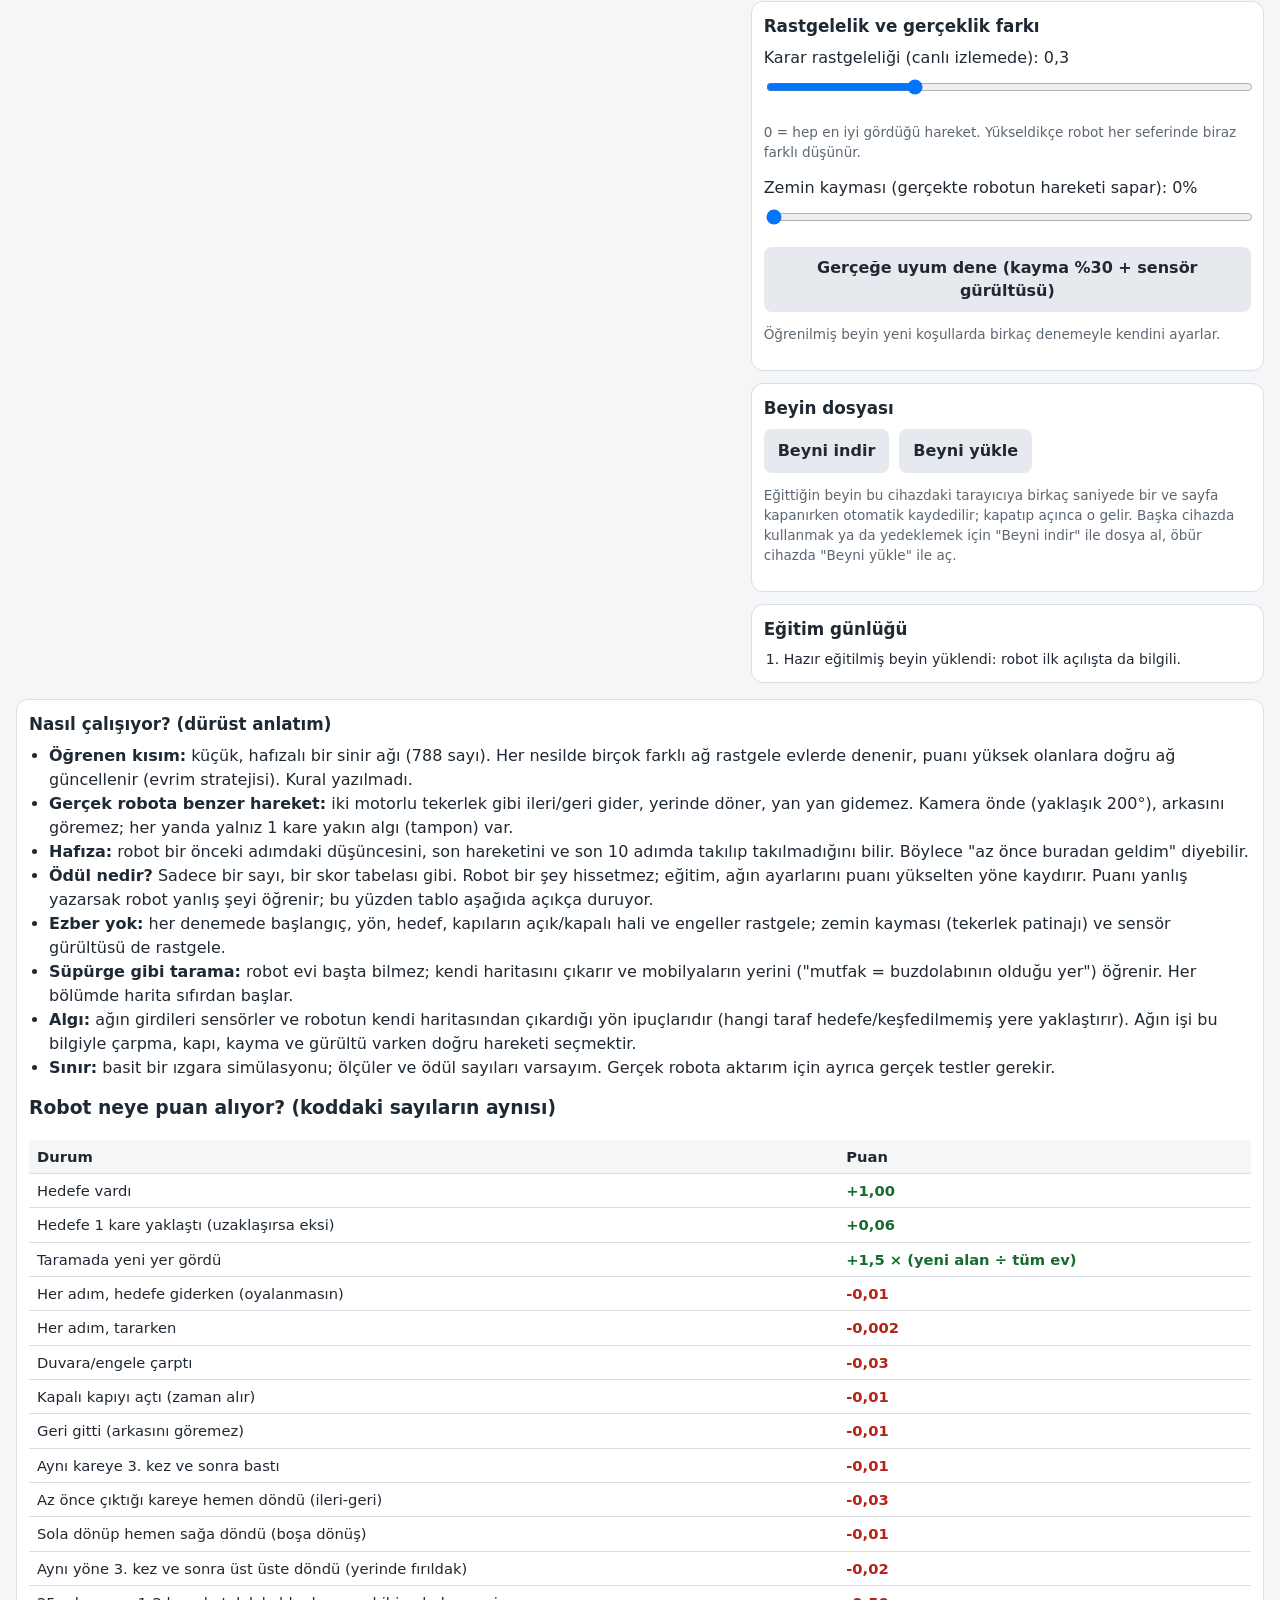
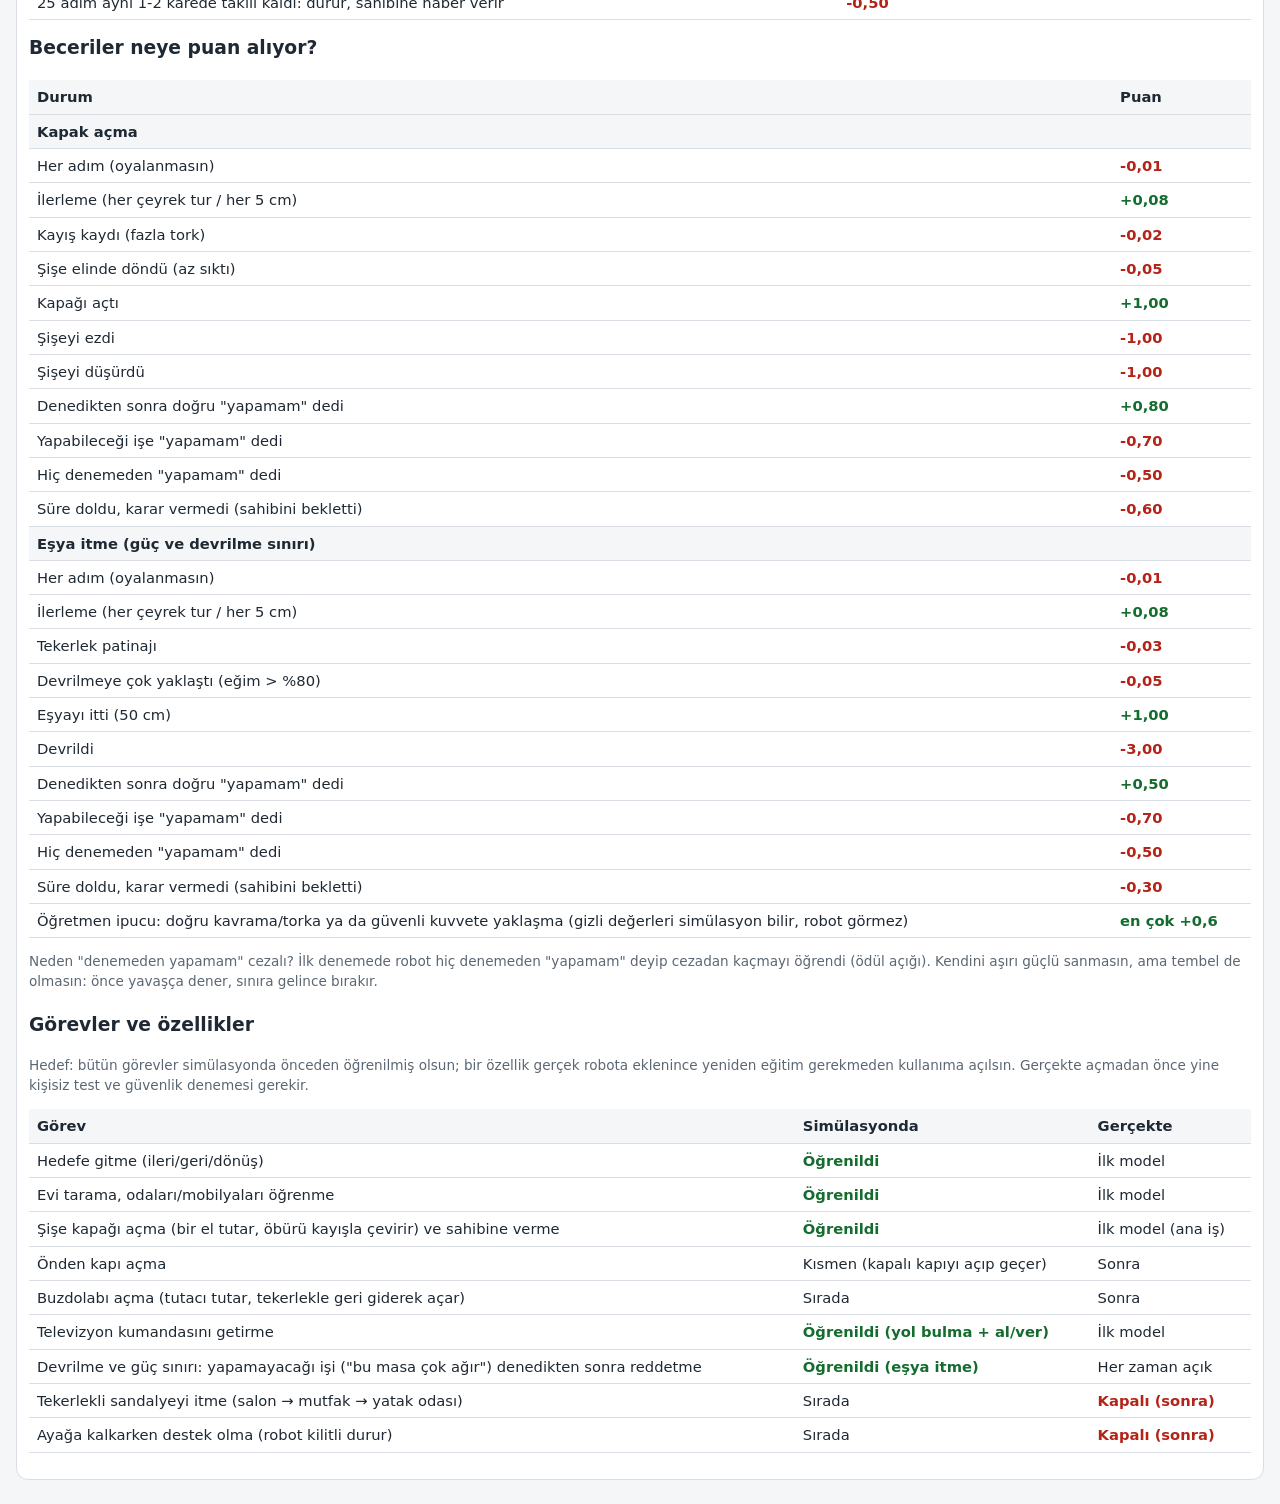
==== commit 8fcfda8b: "Eğitim arka plan işçisinde (Web Worker), ekranı açık tutma, hız göstergesi - Telefonda arka planda e" ====
--- a/egitim.html
+++ b/egitim.html
@@ -67,6 +67,7 @@
         </div>
         <p class="kucuk">Şu anki beyin: <strong id="kaynak">–</strong></p>
         <p id="kayitDurum" class="kucuk soluk" role="status">Henüz kaydedilmedi.</p>
+        <p id="hizDurum" class="kucuk soluk">Eğitim hızı: –</p>
         <canvas id="egriCv" aria-label="Öğrenme eğrisi: ortalama ödül ve başarı"></canvas>
         <p class="soluk kucuk"><span class="nokta ndr"></span> ortalama ödül &nbsp; <span class="nokta nbs"></span> hedefe gitme başarısı</p>
         <div class="acil-sira">
@@ -101,6 +102,7 @@
           <button id="bSifirBtn" class="ikincil" type="button">Boş beceri beyni</button>
         </div>
         <p class="soluk kucuk">Robot gizli değerleri (kapağın sıkılığı, eşyanın ağırlığı, zemin) bilmez; sensörlerinden anlar. Görev zincirleri bu beyinleri kullanır.</p>
+        <p class="soluk kucuk"><strong>Eğitim hızı hakkında:</strong> eğitim sayfa açıkken hızlıdır (bilgisayarda dakikada yüzlerce nesil, telefonda daha az). Telefonda ekran kapanınca ya da başka uygulamaya geçince tarayıcı sayfayı yavaşlatır ya da dondurur; eğitim neredeyse durur. Eğitim sürerken sayfa ekranın kapanmasını engellemeye çalışır.</p>
       </section>
 
       <section class="kart" aria-labelledby="ayarBaslik">
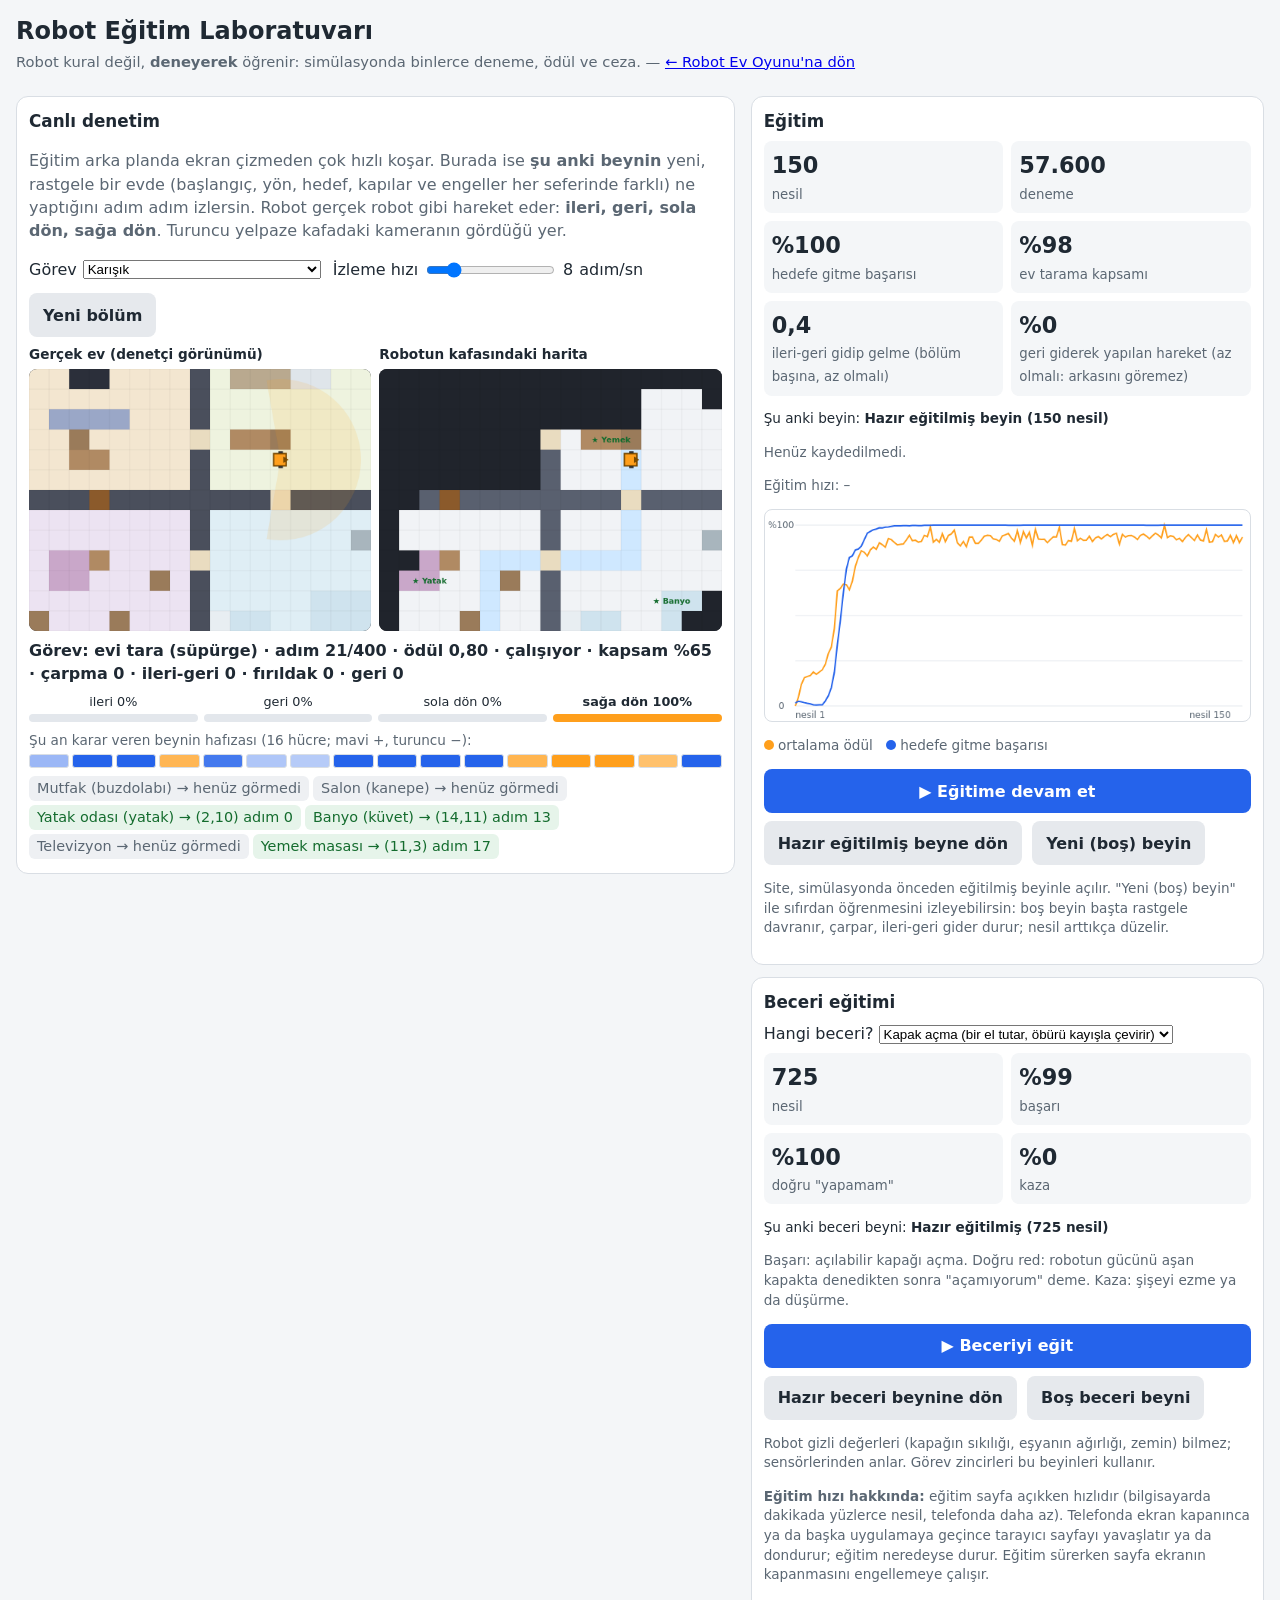
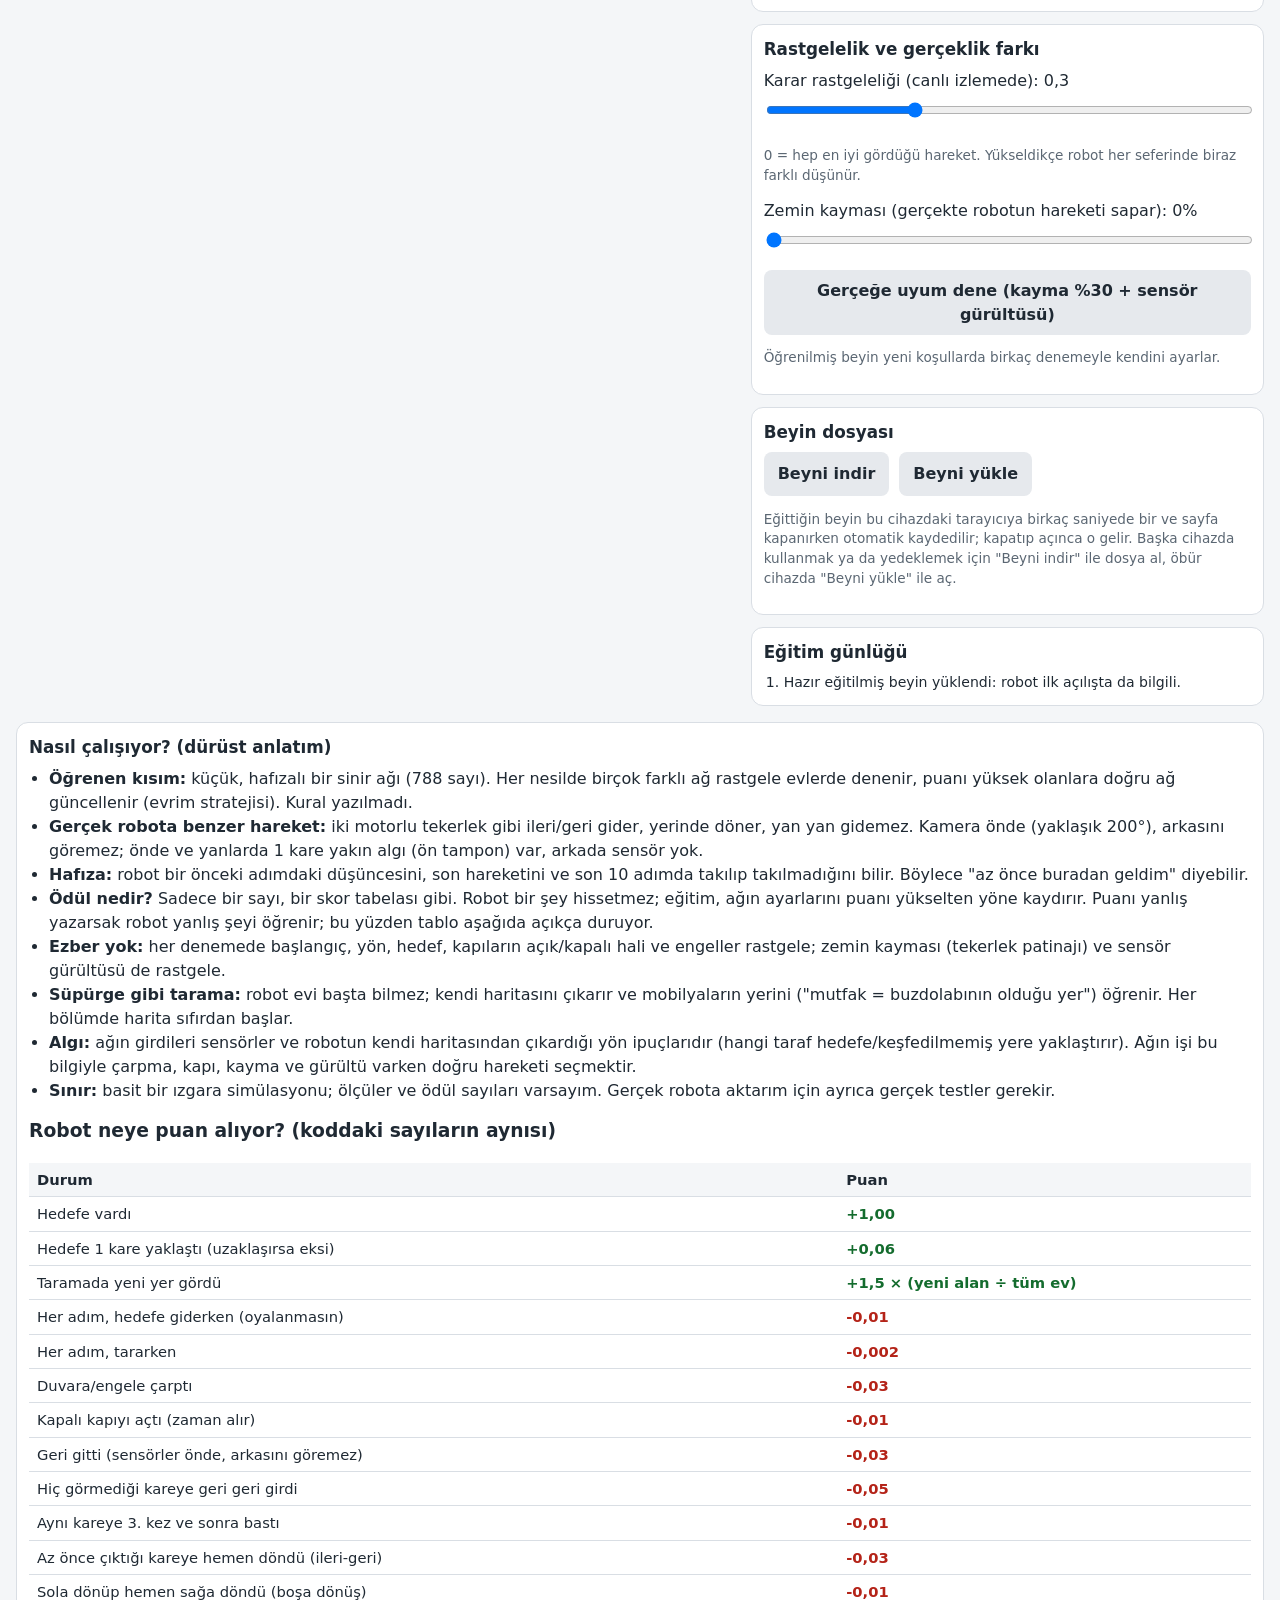
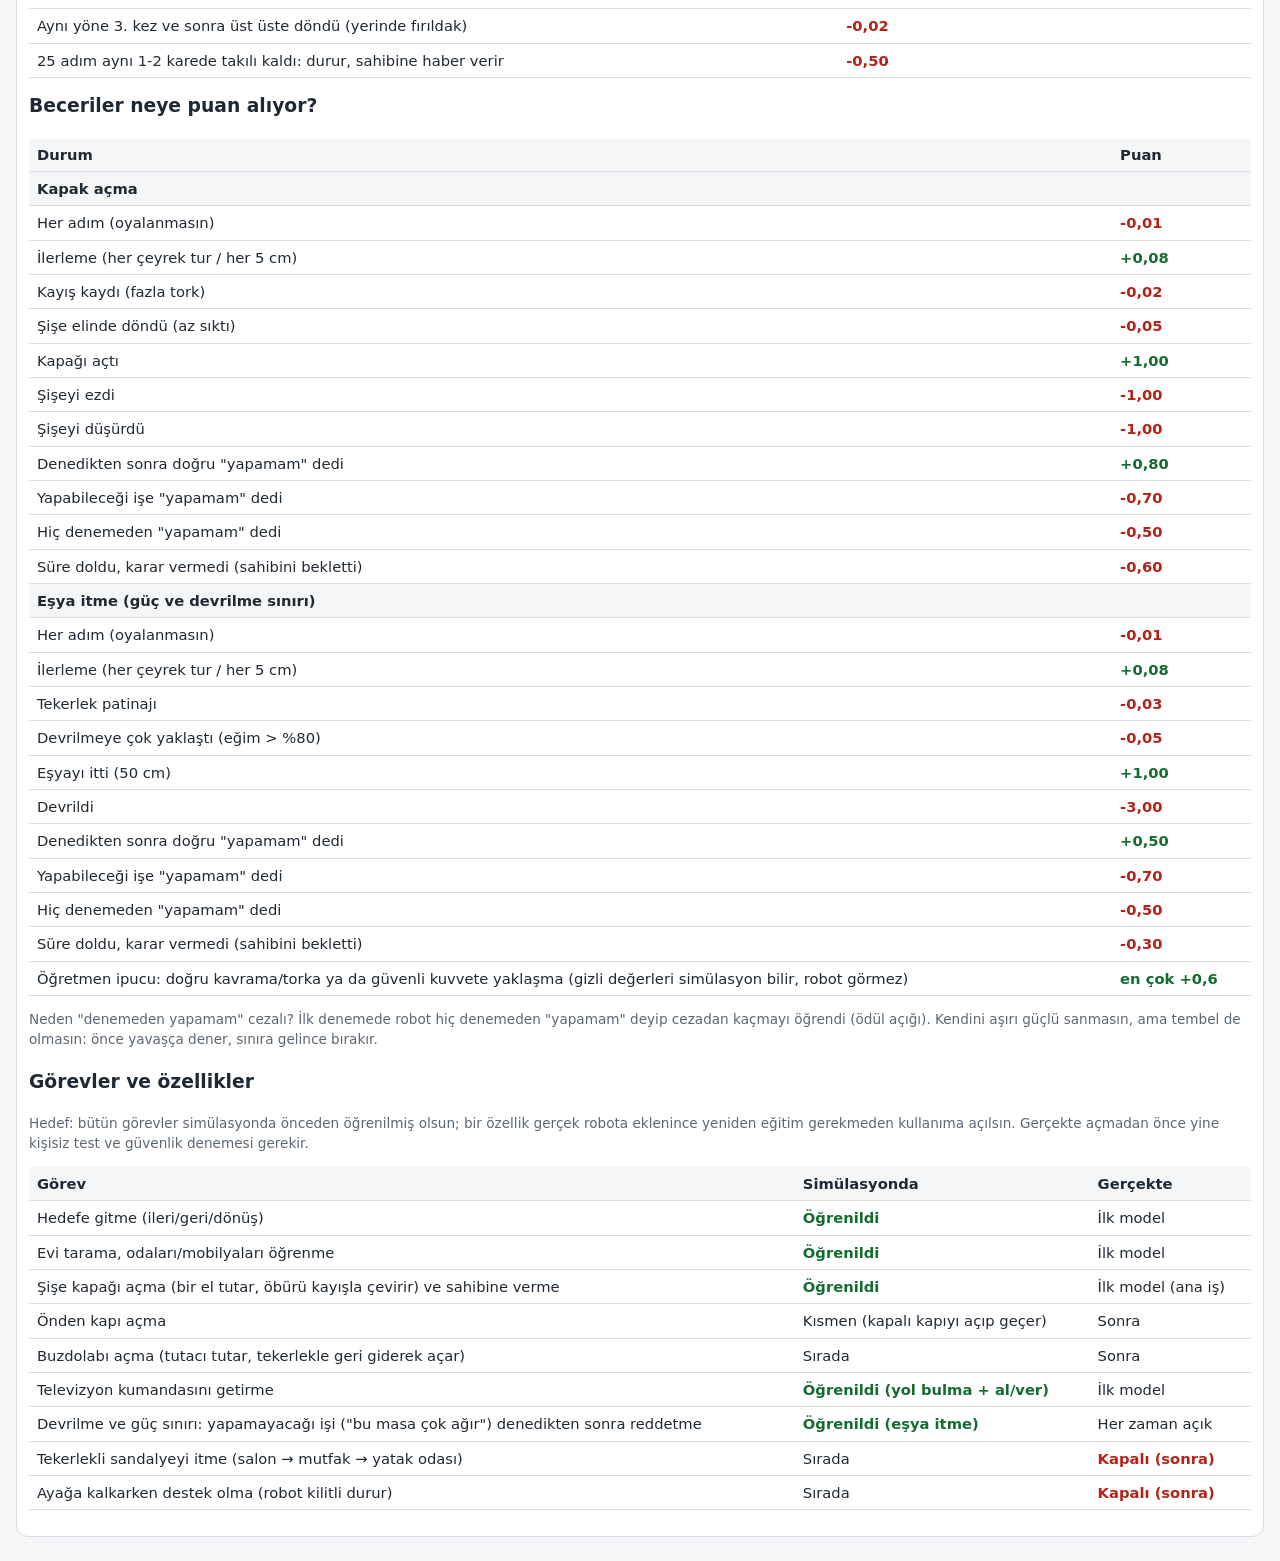
==== commit a974dd10: "Geri gitme: arkada sensör yok, geri ve görmeden geri cezası, gösterge ve uyarı - Kullanıcının eğitti" ====
--- a/egitim.html
+++ b/egitim.html
@@ -63,7 +63,8 @@
           <div><span id="sDeneme" class="buyuk">0</span><small>deneme</small></div>
           <div><span id="sGit" class="buyuk">–</span><small>hedefe gitme başarısı</small></div>
           <div><span id="sTara" class="buyuk">–</span><small>ev tarama kapsamı</small></div>
-          <div class="genis"><span id="sSal" class="buyuk">–</span><small>ileri-geri gidip gelme (bölüm başına, az olmalı)</small></div>
+          <div><span id="sSal" class="buyuk">–</span><small>ileri-geri gidip gelme (bölüm başına, az olmalı)</small></div>
+          <div><span id="sGeri" class="buyuk">–</span><small>geri giderek yapılan hareket (az olmalı: arkasını göremez)</small></div>
         </div>
         <p class="kucuk">Şu anki beyin: <strong id="kaynak">–</strong></p>
         <p id="kayitDurum" class="kucuk soluk" role="status">Henüz kaydedilmedi.</p>
@@ -136,7 +137,7 @@
       <h2 id="nasilBaslik">Nasıl çalışıyor? (dürüst anlatım)</h2>
       <ul class="nasil">
         <li><strong>Öğrenen kısım:</strong> küçük, hafızalı bir sinir ağı (<span id="paramSayi">–</span> sayı). Her nesilde birçok farklı ağ rastgele evlerde denenir, puanı yüksek olanlara doğru ağ güncellenir (evrim stratejisi). Kural yazılmadı.</li>
-        <li><strong>Gerçek robota benzer hareket:</strong> iki motorlu tekerlek gibi ileri/geri gider, yerinde döner, yan yan gidemez. Kamera önde (yaklaşık 200°), arkasını göremez; her yanda yalnız 1 kare yakın algı (tampon) var.</li>
+        <li><strong>Gerçek robota benzer hareket:</strong> iki motorlu tekerlek gibi ileri/geri gider, yerinde döner, yan yan gidemez. Kamera önde (yaklaşık 200°), arkasını göremez; önde ve yanlarda 1 kare yakın algı (ön tampon) var, arkada sensör yok.</li>
         <li><strong>Hafıza:</strong> robot bir önceki adımdaki düşüncesini, son hareketini ve son 10 adımda takılıp takılmadığını bilir. Böylece "az önce buradan geldim" diyebilir.</li>
         <li><strong>Ödül nedir?</strong> Sadece bir sayı, bir skor tabelası gibi. Robot bir şey hissetmez; eğitim, ağın ayarlarını puanı yükselten yöne kaydırır. Puanı yanlış yazarsak robot yanlış şeyi öğrenir; bu yüzden tablo aşağıda açıkça duruyor.</li>
         <li><strong>Ezber yok:</strong> her denemede başlangıç, yön, hedef, kapıların açık/kapalı hali ve engeller rastgele; zemin kayması (tekerlek patinajı) ve sensör gürültüsü de rastgele.</li>
